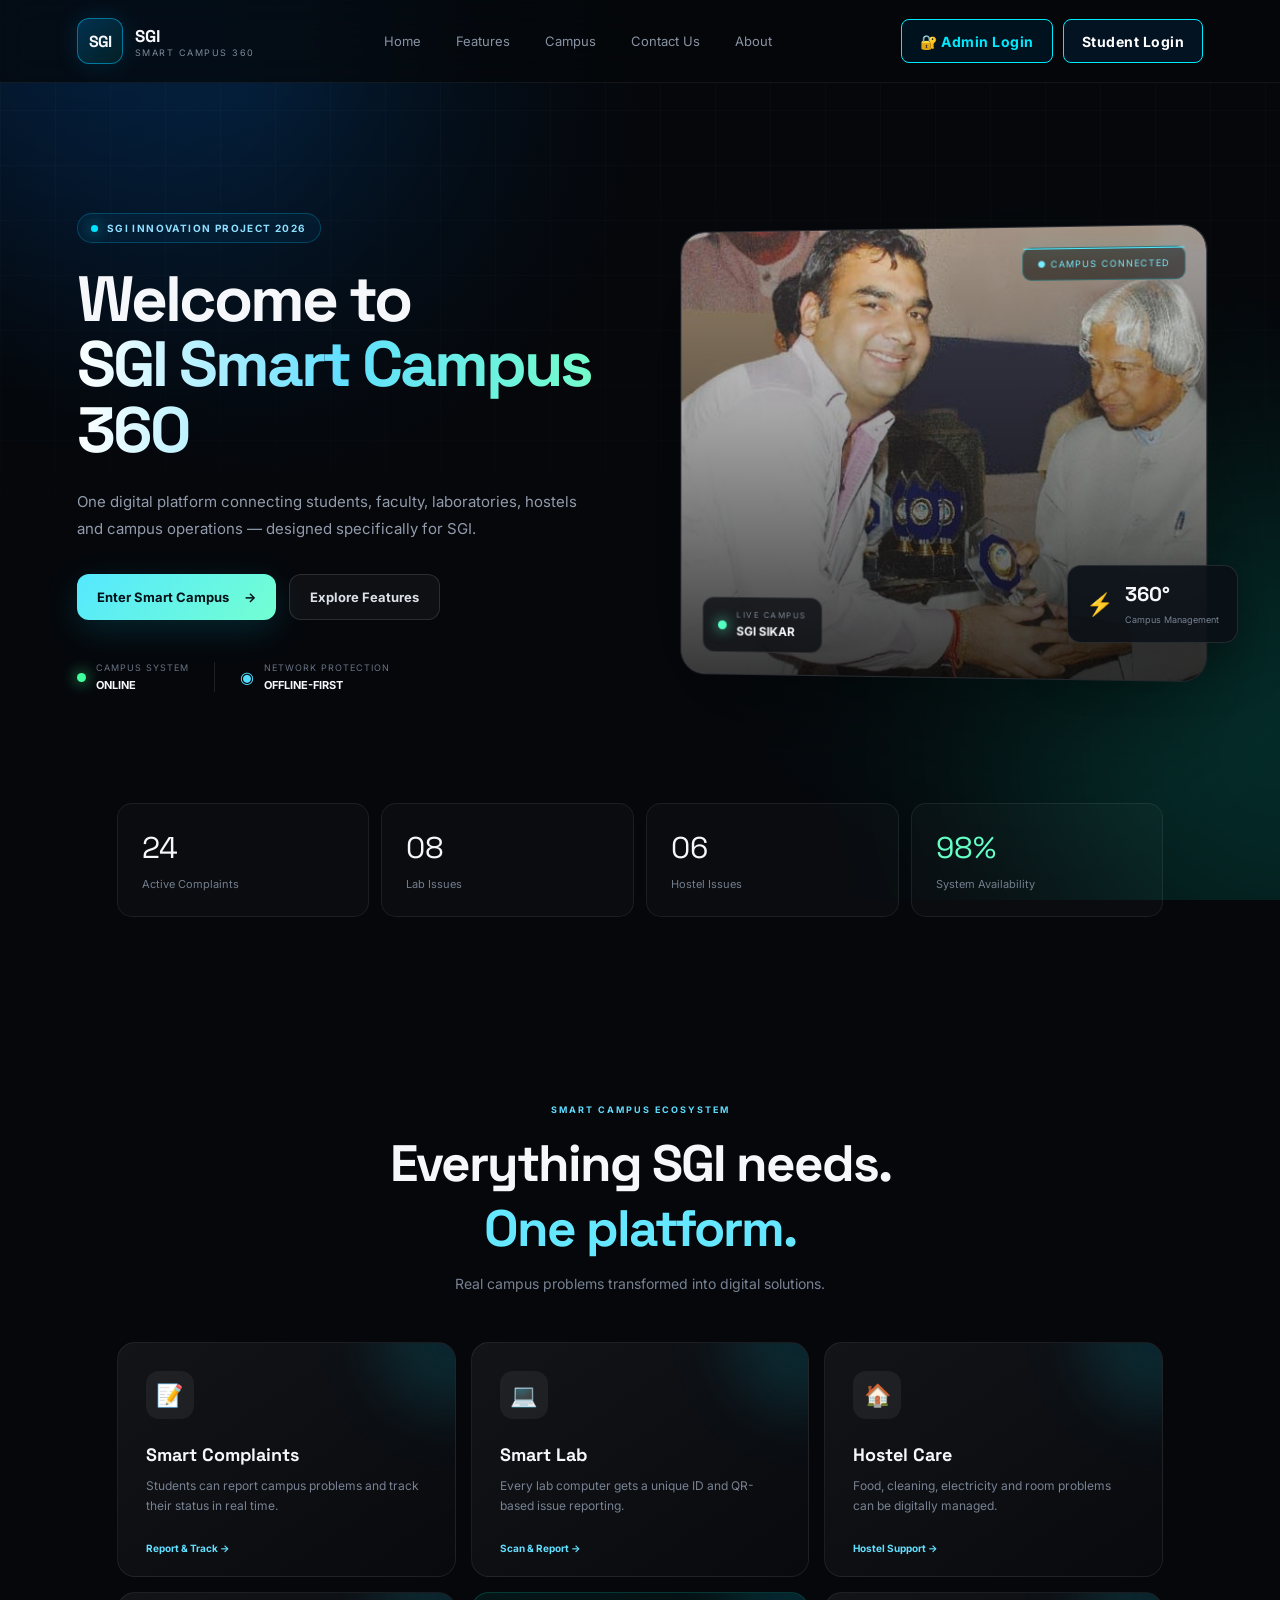
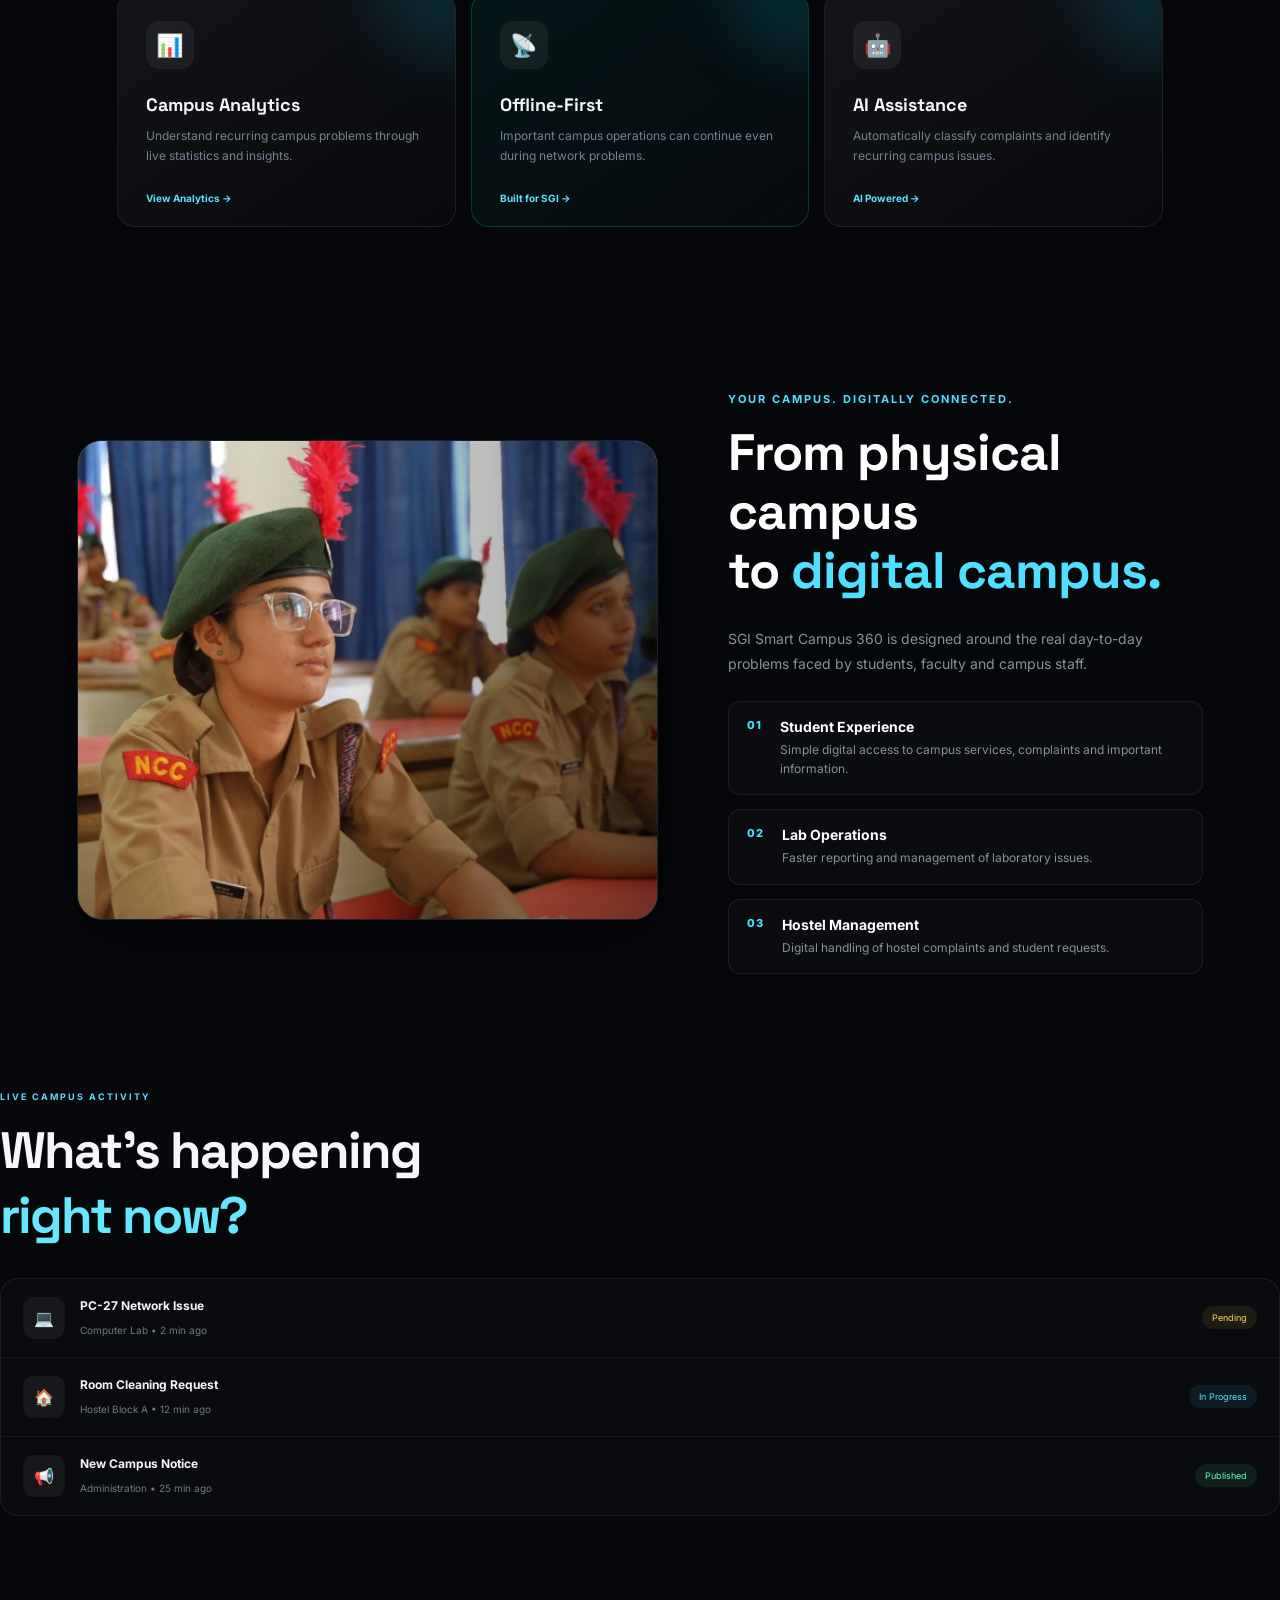
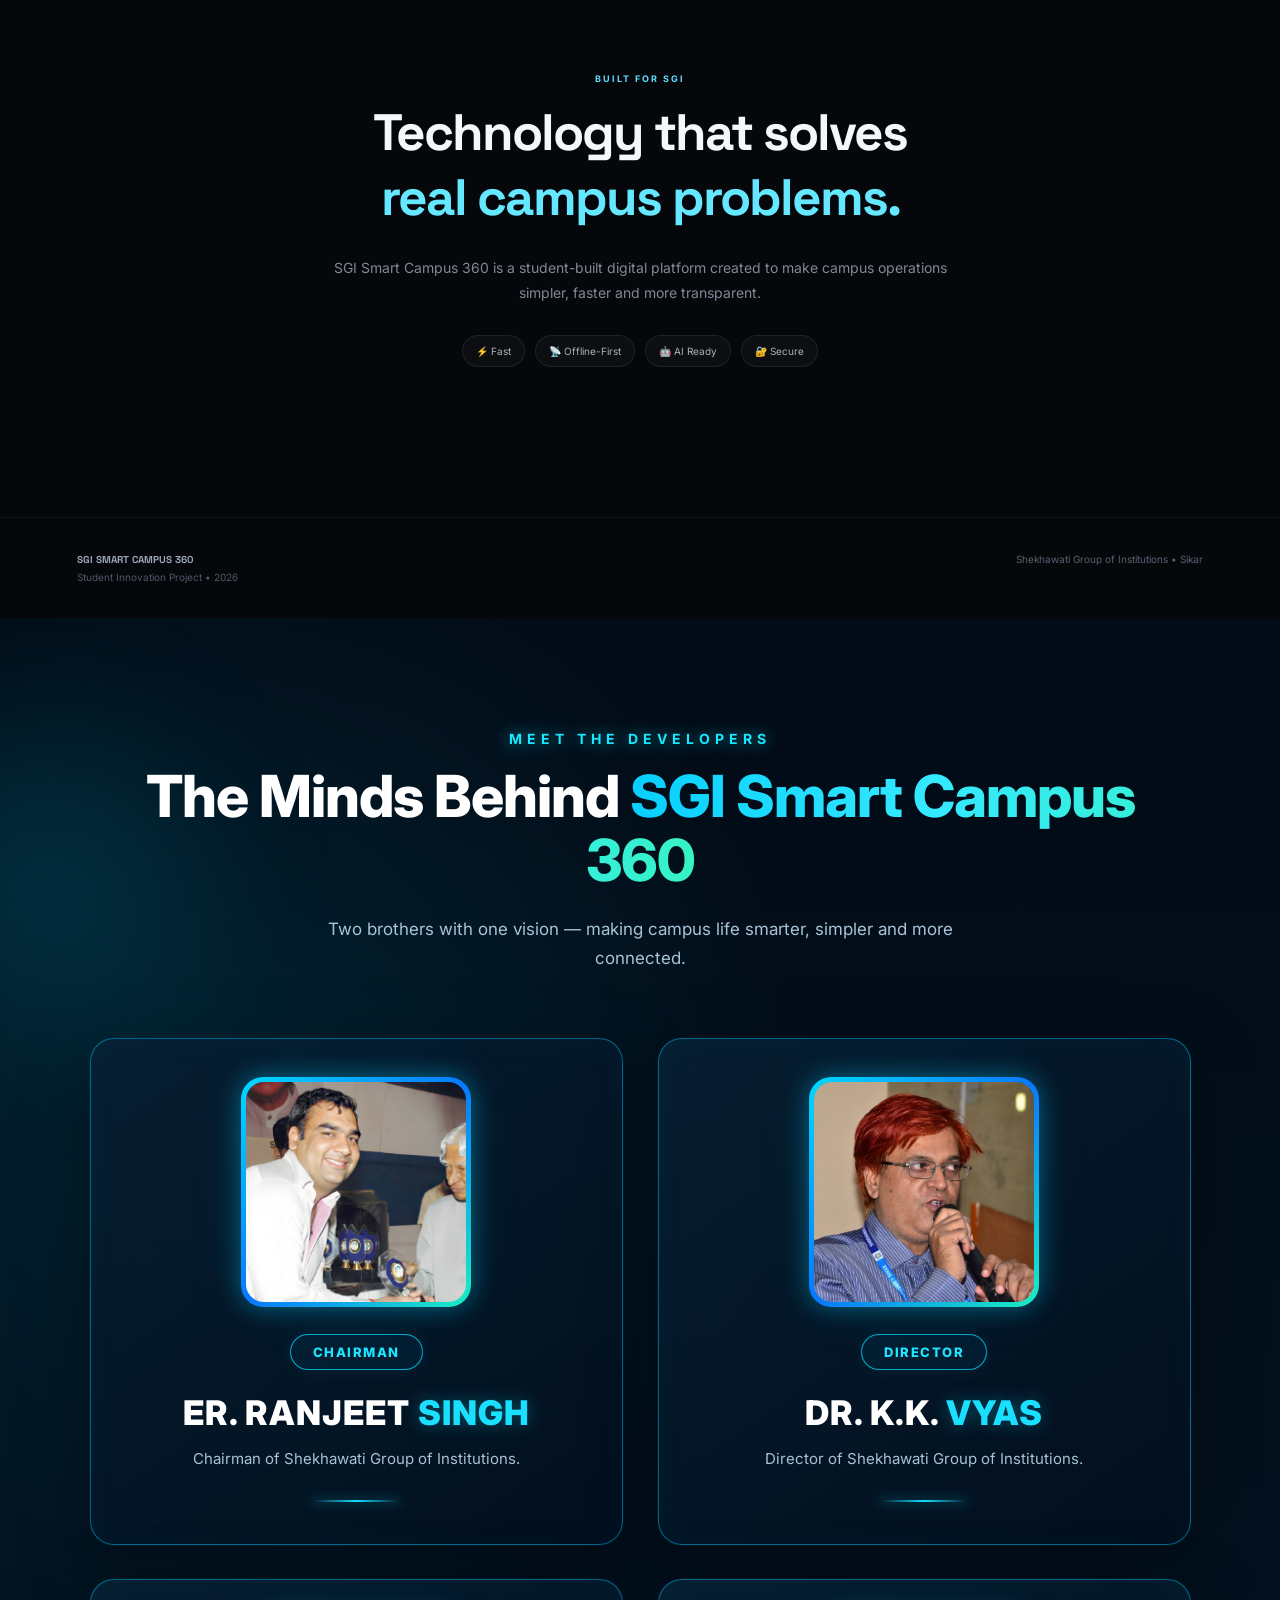
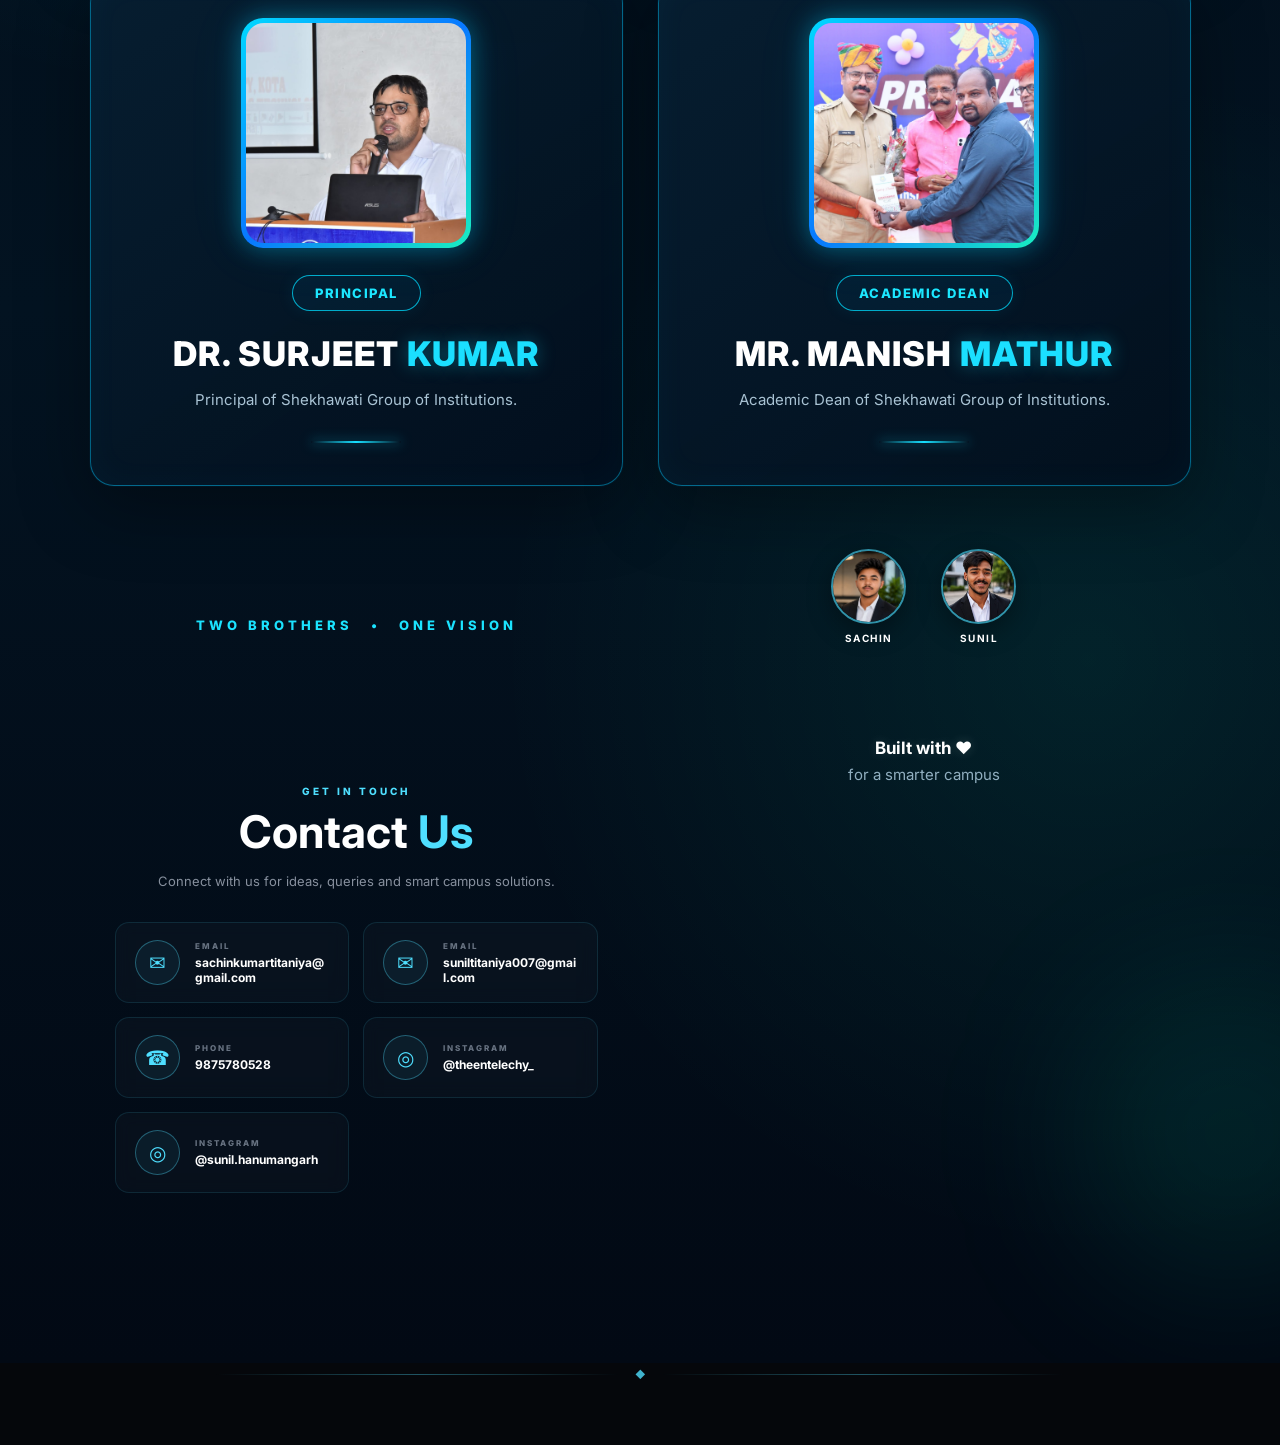
==== index.html @ 2e27ca4f "Add files via upload" ====
<!DOCTYPE html>
<html lang="en">

<head>

    <meta charset="UTF-8">

    <meta
        name="viewport"
        content="width=device-width, initial-scale=1.0"
    >

    <title>SGI Smart Campus 360</title>

    <meta
        name="description"
        content="SGI Smart Campus 360 - A digital campus operations platform for Shekhawati Group of Institutions."
    >

    <link rel="stylesheet" href="style.css">

</head>


<body>


    <!-- BACKGROUND -->

    <div class="background">

        <div class="orb orb-1"></div>

        <div class="orb orb-2"></div>

        <div class="grid"></div>

    </div>



    <!-- NAVBAR -->

    <header class="navbar">

        <div class="brand">

            <div class="sgi-logo">
                <span>SGI</span>
            </div>

            <div class="brand-text">

                <strong>SGI</strong>

                <span>SMART CAMPUS 360</span>

            </div>

        </div>


        <nav class="nav-links">

            <a href="#home">
                Home
            </a>

            <a href="#features">
                Features
            </a>

            <a href="#campus">
                Campus
            </a>

            <a href="#contact">
    Contact Us
</a>
            <a href="#about">
                About
            </a>

        </nav>


        <!-- LOGIN BUTTONS -->

        <div class="login-buttons">

            <button
                class="admin-login-btn"
                onclick="openAdminLogin()"
            >
                🔐 Admin Login
            </button>


            <button
                class="login-btn"
                onclick="openLogin()"
            >
                Student Login
            </button>

        </div>

    </header>



    <!-- HERO -->

    <main id="home">

        <section class="hero">


            <div class="hero-content">


                <div class="innovation-badge">

                    <span class="pulse"></span>

                    SGI INNOVATION PROJECT 2026

                </div>



                <h1>

                    Welcome to

                    <span>
                        SGI Smart Campus 360
                    </span>

                </h1>



                <p class="hero-description">

                    One digital platform connecting students, faculty,
                    laboratories, hostels and campus operations —
                    designed specifically for SGI.

                </p>



                <div class="hero-buttons">

                    <button
                        class="primary-btn"
                        onclick="openLogin()"
                    >

                        Enter Smart Campus

                        <span>
                            →
                        </span>

                    </button>


                    <a
                        href="#features"
                        class="secondary-btn"
                    >
                        Explore Features
                    </a>

                </div>



                <!-- SYSTEM STATUS -->

                <div class="system-status">


                    <div class="status-item">

                        <span class="status-dot"></span>

                        <div>

                            <small>
                                Campus System
                            </small>

                            <strong>
                                ONLINE
                            </strong>

                        </div>

                    </div>


                    <div class="status-line"></div>


                    <div class="status-item">

                        <span class="offline-icon">
                            ◉
                        </span>

                        <div>

                            <small>
                                Network Protection
                            </small>

                            <strong>
                                OFFLINE-FIRST
                            </strong>

                        </div>

                    </div>

                </div>

            </div>



            <!-- CAMPUS VISUAL -->

            <div class="hero-visual">


                <div class="campus-card">


                    <!-- HERO IMAGE SLIDER -->

                    <div class="hero-slider">

                        <img
                          src="assets/sgi campus 2.jpg"
                            class="hero-slide active"
                            alt="SGI Campus"
                        >

                        <img
                            src="assets/ranjit sir.jpg"
                            class="hero-slide"
                            alt="SGI NCC"
                        >

                        <img
                            src="assets/staff.jpg"
                            class="hero-slide"
                            alt="SGI Laboratory"
                        >

                        <img
                           src="assets/vyas.jpg"
                            class="hero-slide"
                            alt="SGI Management"
                        >

                    </div>


                    <div class="image-overlay"></div>



                    <!-- FLOATING CAMPUS INFO -->

                    <div class="campus-label">

                        <span class="location-dot"></span>

                        <div>

                            <small>
                                LIVE CAMPUS
                            </small>

                            <strong>
                                SGI SIKAR
                            </strong>

                        </div>

                    </div>



                    <div class="campus-scan">

                        <span class="scan-line"></span>

                        <div class="scan-content">

                            <span>
                                ●
                            </span>

                            CAMPUS CONNECTED

                        </div>

                    </div>

                </div>



                <!-- FLOATING STAT CARD -->

                <div class="floating-stat">

                    <div class="stat-icon">
                        ⚡
                    </div>

                    <div>

                        <strong>
                            360°
                        </strong>

                        <span>
                            Campus Management
                        </span>

                    </div>

                </div>

            </div>

        </section>



        <!-- QUICK STATS -->

        <section class="stats-section">


            <div class="stat-card">

                <span class="stat-number">
                    24
                </span>

                <span class="stat-label">
                    Active Complaints
                </span>

            </div>


            <div class="stat-card">

                <span class="stat-number">
                    08
                </span>

                <span class="stat-label">
                    Lab Issues
                </span>

            </div>


            <div class="stat-card">

                <span class="stat-number">
                    06
                </span>

                <span class="stat-label">
                    Hostel Issues
                </span>

            </div>


            <div class="stat-card">

                <span class="stat-number green">
                    98%
                </span>

                <span class="stat-label">
                    System Availability
                </span>

            </div>

        </section>



        <!-- FEATURES -->

        <section
            id="features"
            class="section"
        >


            <div class="section-heading">

                <span>
                    SMART CAMPUS ECOSYSTEM
                </span>

                <h2>

                    Everything SGI needs.

                    <strong>
                        One platform.
                    </strong>

                </h2>

                <p>

                    Real campus problems transformed into
                    digital solutions.

                </p>

            </div>



            <div class="feature-grid">


                <div
                    class="feature-card"
                    onclick="openLogin()"
                >

                    <div class="feature-icon">
                        📝
                    </div>

                    <h3>
                        Smart Complaints
                    </h3>

                    <p>

                        Students can report campus problems
                        and track their status in real time.

                    </p>

                    <span class="feature-link">
                        Report & Track →
                    </span>

                </div>



                <div
                    class="feature-card"
                    onclick="openLogin()"
                >

                    <div class="feature-icon">
                        💻
                    </div>

                    <h3>
                        Smart Lab
                    </h3>

                    <p>

                        Every lab computer gets a unique ID
                        and QR-based issue reporting.

                    </p>

                    <span class="feature-link">
                        Scan & Report →
                    </span>

                </div>



                <div
                    class="feature-card"
                    onclick="openLogin()"
                >

                    <div class="feature-icon">
                        🏠
                    </div>

                    <h3>
                        Hostel Care
                    </h3>

                    <p>

                        Food, cleaning, electricity and room
                        problems can be digitally managed.

                    </p>

                    <span class="feature-link">
                        Hostel Support →
                    </span>

                </div>



                <div
                    class="feature-card"
                    onclick="openLogin()"
                >

                    <div class="feature-icon">
                        📊
                    </div>

                    <h3>
                        Campus Analytics
                    </h3>

                    <p>

                        Understand recurring campus problems
                        through live statistics and insights.

                    </p>

                    <span class="feature-link">
                        View Analytics →
                    </span>

                </div>



                <div
                    class="feature-card highlight-card"
                    onclick="openLogin()"
                >

                    <div class="feature-icon">
                        📡
                    </div>

                    <h3>
                        Offline-First
                    </h3>

                    <p>

                        Important campus operations can
                        continue even during network problems.

                    </p>

                    <span class="feature-link">
                        Built for SGI →
                    </span>

                </div>



                <div
                    class="feature-card"
                    onclick="openLogin()"
                >

                    <div class="feature-icon">
                        🤖
                    </div>

                    <h3>
                        AI Assistance
                    </h3>

                    <p>

                        Automatically classify complaints
                        and identify recurring campus issues.

                    </p>

                    <span class="feature-link">
                        AI Powered →
                    </span>

                </div>

            </div>

        </section>


<!-- CAMPUS SECTION -->

<section
    id="campus"
    class="campus-section"
>
<div class="campus-image">

    <img
        src="assets/sgi-campus.jpg"
        class="campus-slide active"
        alt="SGI Campus"
    >

    <img
        src="assets/ncc.jpg"
        class="campus-slide"
        alt="SGI NCC"
    >

    <img
        src="assets/manage.jpg"
        class="campus-slide"
        alt="SGI Management"
    >

    <img
        src="assets/lab.jpg"
        class="campus-slide"
        alt="SGI Laboratory"
    >

    <div class="campus-image-overlay"></div>

</div>

    <div class="campus-content">

        <span class="campus-tag">
            YOUR CAMPUS. DIGITALLY CONNECTED.
        </span>


        <h2>
            From physical campus
            <br>
            to
            <strong>
                digital campus.
            </strong>
        </h2>


        <p>
            SGI Smart Campus 360 is designed around the real
            day-to-day problems faced by students, faculty
            and campus staff.
        </p>


        <div class="campus-points">


            <div class="campus-point">

                <span class="campus-point-number">
                    01
                </span>

                <div>

                    <strong>
                        Student Experience
                    </strong>

                    <p>
                        Simple digital access to campus services,
                        complaints and important information.
                    </p>

                </div>

            </div>


            <div class="campus-point">

                <span class="campus-point-number">
                    02
                </span>

                <div>

                    <strong>
                        Lab Operations
                    </strong>

                    <p>
                        Faster reporting and management of
                        laboratory issues.
                    </p>

                </div>

            </div>


            <div class="campus-point">

                <span class="campus-point-number">
                    03
                </span>

                <div>

                    <strong>
                        Hostel Management
                    </strong>

                    <p>
                        Digital handling of hostel complaints
                        and student requests.
                    </p>

                </div>

            </div>


        </div>

    </div>

</section>


<!-- ACTIVITY -->
        <!-- ACTIVITY -->

        <section class="<!-- CAMPUS SECTION -->activity-section">


            <div class="section-heading left">

                <span>
                    LIVE CAMPUS ACTIVITY
                </span>

                <h2>

                    What's happening

                    <strong>
                        right now?
                    </strong>

                </h2>

            </div>



            <div class="activity-panel">


                <div class="activity-row">

                    <div class="activity-icon lab">
                        💻
                    </div>

                    <div class="activity-info">

                        <strong>
                            PC-27 Network Issue
                        </strong>

                        <span>
                            Computer Lab • 2 min ago
                        </span>

                    </div>

                    <span class="activity-status pending">
                        Pending
                    </span>

                </div>



                <div class="activity-row">

                    <div class="activity-icon hostel">
                        🏠
                    </div>

                    <div class="activity-info">

                        <strong>
                            Room Cleaning Request
                        </strong>

                        <span>
                            Hostel Block A • 12 min ago
                        </span>

                    </div>

                    <span class="activity-status progress">
                        In Progress
                    </span>

                </div>



                <div class="activity-row">

                    <div class="activity-icon notice">
                        📢
                    </div>

                    <div class="activity-info">

                        <strong>
                            New Campus Notice
                        </strong>

                        <span>
                            Administration • 25 min ago
                        </span>

                    </div>

                    <span class="activity-status resolved">
                        Published
                    </span>

                </div>

            </div>

    

        <!-- ABOUT -->

        <section
            id="about"
            class="about-section"
        >

            <div class="about-content">

                <span class="section-tag">
                    BUILT FOR SGI
                </span>

                <h2>

                    Technology that solves

                    <span>
                        real campus problems.
                    </span>

                </h2>

                <p>

                    SGI Smart Campus 360 is a student-built
                    digital platform created to make campus
                    operations simpler, faster and more transparent.

                </p>

                <div class="about-badges">

                    <span>
                        ⚡ Fast
                    </span>

                    <span>
                        📡 Offline-First
                    </span>

                    <span>
                        🤖 AI Ready
                    </span>

                    <span>
                        🔐 Secure
                    </span>

                </div>

            </div>

        </section>

    </main>



    <!-- FOOTER -->

    <footer>

        <div>

            <strong>
                SGI SMART CAMPUS 360
            </strong>

            <span>
                Student Innovation Project • 2026
            </span>

        </div>

        <div>
            Shekhawati Group of Institutions • Sikar
        </div>

    </footer>



    <!-- LOGIN MODAL -->

    <div
        id="loginModal"
        class="modal"
    >

        <div class="modal-box">


            <button
                class="close-btn"
                onclick="closeLogin()"
            >
                ×
            </button>


            <div class="modal-logo">
                SGI
            </div>


            <span class="modal-tag">
                SMART CAMPUS 360
            </span>


            <h2>
                Welcome Back
            </h2>


            <p>
                Enter your campus credentials to continue.
            </p>


            <form>


                <label>
                    Student / Faculty ID
                </label>

                <input
                    type="text"
                    id="loginCampusId"
                    placeholder="Enter your ID"
                >


                <label>
                    Password
                </label>

                <input
                    type="password"
                    id="loginPassword"
                    placeholder="Enter password"
                >


                <button
                    type="button"
                    class="primary-btn login-submit"
                    onclick="demoLogin()"
                >

                    Continue

                    <span>
                        →
                    </span>

                </button>


                <div class="register-link">

                    New student?

                    <button
                        type="button"
                        onclick="openRegister()"
                    >
                        Create Account
                    </button>

                </div>

            </form>


            <small class="demo-note">
                Demo interface • Backend authentication coming next
            </small>

        </div>

    </div>



    <!-- REGISTRATION MODAL -->

    <div
        id="registerModal"
        class="modal"
    >

        <div class="modal-box">


            <button
                class="close-btn"
                onclick="closeRegister()"
            >
                ×
            </button>


            <div class="modal-logo">
                SGI
            </div>


            <span class="modal-tag">
                SMART CAMPUS 360
            </span>


            <h2>
                Create Account
            </h2>


            <p>
                Register your student account to access the campus.
            </p>


            <form>


                <label>
                    Full Name
                </label>

                <input
                    type="text"
                    id="registerName"
                    placeholder="Enter your full name"
                >


                <label>
                    Campus ID
                </label>

                <input
                    type="text"
                    id="registerCampusId"
                    placeholder="Enter your campus ID"
                >


                <label>
                    Branch
                </label>

                <select id="registerBranch">

                    <option value="">
                        Select Branch
                    </option>

                    <option value="CSE">
                        Computer Science Engineering
                    </option>

                    <option value="ECE">
                        Electronics & Communication
                    </option>

                    <option value="ME">
                        Mechanical Engineering
                    </option>

                    <option value="CE">
                        Civil Engineering
                    </option>

                </select>


                <label>
                    Semester
                </label>

                <select id="registerSemester">

                    <option value="">
                        Select Semester
                    </option>

                    <option value="1">
                        Semester 1
                    </option>

                    <option value="2">
                        Semester 2
                    </option>

                    <option value="3">
                        Semester 3
                    </option>

                    <option value="4">
                        Semester 4
                    </option>

                    <option value="5">
                        Semester 5
                    </option>

                    <option value="6">
                        Semester 6
                    </option>

                    <option value="7">
                        Semester 7
                    </option>

                    <option value="8">
                        Semester 8
                    </option>

                </select>


                <label>
                    Password
                </label>

                <input
                    type="password"
                    id="registerPassword"
                    placeholder="Create a password"
                >


                <button
                    type="button"
                    class="primary-btn"
                    onclick="registerStudent()"
                >

                    Create Account

                    <span>
                        →
                    </span>

                </button>

            </form>

        </div>

    </div>



    <!-- DEVELOPERS SECTION -->

    <section class="developers-section">


        <div class="developers-glow glow-one"></div>

        <div class="developers-glow glow-two"></div>


        <div class="developers-heading">

            <span class="developers-label">
                MEET THE DEVELOPERS
            </span>

            <h2>

                The Minds Behind

                <span>
                    SGI Smart Campus 360
                </span>

            </h2>

            <p>

                Two brothers with one vision —
                making campus life smarter, simpler and more connected.

            </p>

        </div>



  <div class="developers-container">

<!-- 1. CHAIRMAN -->

<!-- ER. RANJEET SINGH -->
<div class="developer-card">

    <div class="developer-image-box">
        <img
            src="/assets/ranjit sir 2.jpg"
            alt="Er. Ranjeet Singh"
        >
    </div>

    <div class="developer-role">
        CHAIRMAN
    </div>

    <h3>
        ER. RANJEET
        <span>SINGH</span>
    </h3>

    <p class="developer-description">
        Chairman of Shekhawati Group of Institutions.
    </p>

    <div class="developer-line"></div>

</div>


<!-- 2. DIRECTOR -->

<!-- DR. K.K. VYAS -->
<div class="developer-card">

    <div class="developer-image-box">
        <img
            src="/assets/vyas sir.jpg"
            alt="Dr. K.K. Vyas"
        >
    </div>

    <div class="developer-role">
        DIRECTOR
    </div>

    <h3>
        DR. K.K.
        <span>VYAS</span>
    </h3>

    <p class="developer-description">
        Director of Shekhawati Group of Institutions.
    </p>

    <div class="developer-line"></div>

</div>


<!-- 3. PRINCIPAL -->

<!-- DR. SURJEET KUMAR -->
<div class="developer-card">

    <div class="developer-image-box">
        <img
            src="/assets/surjit sir.jpg"
            alt="Dr. Surjeet Kumar"
        >
    </div>

    <div class="developer-role">
        PRINCIPAL
    </div>

    <h3>
        DR. SURJEET
        <span>KUMAR</span>
    </h3>

    <p class="developer-description">
        Principal of Shekhawati Group of Institutions.
    </p>

    <div class="developer-line"></div>

</div>


<!-- 4. ACADEMIC DEAN -->

<!-- MR. MANISH MATHUR -->
<div class="developer-card">

    <div class="developer-image-box">
        <img
            src="/assets/manish mathur.jpg"
            alt="Mr. Manish Mathur"
        >
    </div>

    <div class="developer-role">
        ACADEMIC DEAN
    </div>

    <h3>
        MR. MANISH
        <span>MATHUR</span>
    </h3>

    <p class="developer-description">
        Academic Dean of Shekhawati Group of Institutions.
    </p>

    <div class="developer-line"></div>

</div>



        <div class="developers-footer">

            <div class="footer-line"></div>

            <span>
                TWO BROTHERS
            </span>

            <b>
                •
            </b>

            <span>
                ONE VISION
            </span>

            <div class="footer-line"></div>

        </div>

<!-- DEVELOPERS PHOTOS -->

<div class="developers-mini">

    <div class="developer-mini-card">

        <img
            src="/assets/sachin.jpg"
            alt="Sachin Titaniya"
        >

        <span>SACHIN</span>

    </div>


    <div class="developer-mini-card">

        <img
            src="/assets/brother.jpg"
            alt="Sunil Titaniya"
        >

        <span>SUNIL</span>

    </div>

</div>
<!-- CONTACT US -->

<section
    id="contact"
    class="contact-section"
>

    <div class="contact-heading">

        <span class="contact-label">
            GET IN TOUCH
        </span>

        <h2>
            Contact
            <span>Us</span>
        </h2>

        <p>
            Connect with us for ideas, queries and smart campus solutions.
        </p>

    </div>


    <div class="contact-container">


        <!-- EMAIL 1 -->

        <a
            href="mailto:sachinkumartitaniya@gmail.com"
            class="contact-card"
        >

            <div class="contact-icon">
                ✉
            </div>

            <div class="contact-info">
                <span>EMAIL</span>
                <strong>
                    sachinkumartitaniya@gmail.com
                </strong>
            </div>

        </a>


        <!-- EMAIL 2 -->

        <a
            href="mailto:suniltitaniya007@gmail.com"
            class="contact-card"
        >

            <div class="contact-icon">
                ✉
            </div>

            <div class="contact-info">
                <span>EMAIL</span>
                <strong>
                    suniltitaniya007@gmail.com
                </strong>
            </div>

        </a>


        <!-- PHONE -->

        <a
            href="tel:9875780528"
            class="contact-card"
        >

            <div class="contact-icon">
                ☎
            </div>

            <div class="contact-info">
                <span>PHONE</span>
                <strong>
                    9875780528
                </strong>
            </div>

        </a>


        <!-- INSTAGRAM 1 -->

        <a
            href="https://instagram.com/theentelechy_"
            target="_blank"
            rel="noopener noreferrer"
            class="contact-card"
        >

            <div class="contact-icon">
                ◎
            </div>

            <div class="contact-info">
                <span>INSTAGRAM</span>
                <strong>
                    @theentelechy_
                </strong>
            </div>

        </a>


        <!-- INSTAGRAM 2 -->

        <a
            href="https://instagram.com/sunil.hanumangarh"
            target="_blank"
            rel="noopener noreferrer"
            class="contact-card"
        >

            <div class="contact-icon">
                ◎
            </div>

            <div class="contact-info">
                <span>INSTAGRAM</span>
                <strong>
                    @sunil.hanumangarh
                </strong>
            </div>

        </a>


    </div>

</section>
        <div class="developers-tagline">

            <strong>
                Built with ❤️
            </strong>

            <br>

            for a smarter campus

        </div>

    </section>

<!-- CONTACT DIVIDER -->

<div class="contact-divider">

    <span></span>

    <b>◆</b>

    <span></span>

</div>

    <!-- ADMIN LOGIN MODAL -->

    <div
        id="adminLoginModal"
        class="admin-modal"
    >

        <div class="admin-modal-box">


            <button
                class="admin-close"
                onclick="closeAdminLogin()"
            >
                ×
            </button>


            <div class="admin-icon">
                🔐
            </div>


            <h2>
                ADMIN LOGIN
            </h2>


            <p>
                SGI Smart Campus 360
            </p>


            <input
                type="text"
                id="adminId"
                placeholder="Admin ID"
            >


            <input
                type="password"
                id="adminPassword"
                placeholder="Password"
            >


            <button
                class="admin-submit-btn"
                onclick="adminLogin()"
            >
                LOGIN AS ADMIN
            </button>


            <div id="adminLoginMessage"></div>

        </div>

    </div>



    <script src="script.js"></script>


</body>

</html>
---- style.css ----
@import url('https://fonts.googleapis.com/css2?family=Inter:wght@400;500;600;700;800&family=Space+Grotesk:wght@500;600;700&display=swap');


* {
    margin: 0;
    padding: 0;
    box-sizing: border-box;
}


html {
    scroll-behavior: smooth;
}


body {
    font-family: 'Inter', sans-serif;
    background: #05070b;
    color: #f5f7fa;
    overflow-x: hidden;
}


a {
    text-decoration: none;
    color: inherit;
}


button {
    font-family: inherit;
    cursor: pointer;
}


/* =========================
   BACKGROUND
========================= */

.background {
    position: fixed;
    inset: 0;
    z-index: -10;
    overflow: hidden;
    background:
        radial-gradient(circle at 20% 10%, rgba(0, 140, 255, .10), transparent 30%),
        radial-gradient(circle at 80% 60%, rgba(0, 255, 200, .06), transparent 30%),
        #05070b;
}


.grid {
    position: absolute;
    inset: 0;

    background-image:
        linear-gradient(rgba(255,255,255,.025) 1px, transparent 1px),
        linear-gradient(90deg, rgba(255,255,255,.025) 1px, transparent 1px);

    background-size: 55px 55px;

    mask-image: linear-gradient(to bottom, black, transparent 90%);
}


.orb {
    position: absolute;
    width: 500px;
    height: 500px;
    border-radius: 50%;
    filter: blur(120px);
    opacity: .15;
    animation: floatOrb 10s ease-in-out infinite alternate;
}


.orb-1 {
    background: #0077ff;
    top: -250px;
    left: -150px;
}


.orb-2 {
    background: #00ffd5;
    right: -250px;
    top: 500px;
    animation-delay: 2s;
}


@keyframes floatOrb {
    from {
        transform: translate(0, 0);
    }

    to {
        transform: translate(100px, 70px);
    }
}


/* =========================
   NAVBAR
========================= */

.navbar {
    position: sticky;
    top: 0;
    z-index: 100;

    width: 100%;
    padding: 18px 6%;

    display: flex;
    align-items: center;
    justify-content: space-between;

    background: rgba(5, 7, 11, .72);
    backdrop-filter: blur(20px);

    border-bottom: 1px solid rgba(255,255,255,.06);
}


.brand {
    display: flex;
    align-items: center;
    gap: 12px;
}


.sgi-logo {
    width: 46px;
    height: 46px;

    display: grid;
    place-items: center;

    border: 1px solid rgba(0, 200, 255, .5);
    border-radius: 12px;

    background:
        linear-gradient(135deg,
        rgba(0, 160, 255, .25),
        rgba(0, 255, 200, .08));

    box-shadow:
        0 0 25px rgba(0, 180, 255, .15);
}


.sgi-logo span {
    font-family: 'Space Grotesk', sans-serif;
    font-size: 16px;
    font-weight: 800;
    letter-spacing: -1px;
}


.brand-text {
    display: flex;
    flex-direction: column;
}


.brand-text strong {
    font-family: 'Space Grotesk', sans-serif;
    font-size: 17px;
}


.brand-text span {
    font-size: 9px;
    color: #7e8a9b;
    letter-spacing: 1.5px;
}


.nav-links {
    display: flex;
    gap: 35px;
}


.nav-links a {
    color: #8993a3;
    font-size: 13px;
    transition: .3s;
}


.nav-links a:hover {
    color: #fff;
}


.login-btn {
    padding: 11px 18px;

    border-radius: 10px;

    border: 1px solid rgba(0, 200, 255, .35);

    background: rgba(0, 140, 255, .10);
    color: white;

    transition: .3s;
}


.login-btn:hover {
    background: rgba(0, 140, 255, .25);
    transform: translateY(-2px);
}


/* =========================
   HERO
========================= */

.hero {
    min-height: 720px;

    max-width: 1400px;
    margin: auto;

    padding: 90px 6% 70px;

    display: grid;
    grid-template-columns: 1fr 1fr;
    align-items: center;
    gap: 70px;
}


.innovation-badge {
    display: inline-flex;
    align-items: center;
    gap: 9px;

    padding: 8px 13px;

    border-radius: 50px;

    border: 1px solid rgba(0, 200, 255, .25);

    background: rgba(0, 160, 255, .06);

    color: #8ddfff;

    font-size: 10px;
    font-weight: 700;
    letter-spacing: 1.4px;

    margin-bottom: 24px;
}


.pulse {
    width: 7px;
    height: 7px;

    border-radius: 50%;
    background: #00e5ff;

    box-shadow: 0 0 15px #00e5ff;

    animation: pulse 1.5s infinite;
}


@keyframes pulse {

    0%,100% {
        opacity: 1;
        transform: scale(1);
    }

    50% {
        opacity: .4;
        transform: scale(.65);
    }

}


.hero h1 {
    font-family: 'Space Grotesk', sans-serif;

    font-size: clamp(45px, 5vw, 75px);

    line-height: 1.02;

    letter-spacing: -3px;

    margin-bottom: 25px;
}


.hero h1 span {
    display: block;

    background:
        linear-gradient(90deg,
        #fff,
        #62dfff,
        #75ffc8);

    -webkit-background-clip: text;
    -webkit-text-fill-color: transparent;
}


.hero-description {
    max-width: 590px;

    color: #929bab;

    line-height: 1.8;

    font-size: 15px;

    margin-bottom: 32px;
}


.hero-buttons {
    display: flex;
    gap: 13px;
    flex-wrap: wrap;
}


.primary-btn,
.secondary-btn {
    border-radius: 12px;
    padding: 14px 20px;

    font-size: 13px;
    font-weight: 700;

    transition: .3s;
}


.primary-btn {
    border: none;

    color: #001018;

    background: linear-gradient(
        135deg,
        #55e8ff,
        #73ffd1
    );

    box-shadow:
        0 10px 35px rgba(0, 220, 255, .15);
}


.primary-btn:hover {
    transform: translateY(-3px);
    box-shadow:
        0 15px 45px rgba(0, 220, 255, .25);
}


.primary-btn span {
    margin-left: 12px;
}


.secondary-btn {
    border: 1px solid rgba(255,255,255,.12);

    background: rgba(255,255,255,.04);

    color: #dce1e7;
}


.secondary-btn:hover {
    background: rgba(255,255,255,.08);
    transform: translateY(-3px);
}


/* =========================
   STATUS
========================= */

.system-status {
    margin-top: 42px;

    display: flex;
    align-items: center;
    gap: 25px;
}


.status-item {
    display: flex;
    align-items: center;
    gap: 10px;
}


.status-item small {
    display: block;
    color: #687384;
    font-size: 9px;
    text-transform: uppercase;
    letter-spacing: 1px;
}


.status-item strong {
    font-size: 11px;
}


.status-dot {
    width: 9px;
    height: 9px;

    border-radius: 50%;

    background: #41ff9b;

    box-shadow: 0 0 15px #41ff9b;
}


.offline-icon {
    color: #54dcff;
}


.status-line {
    width: 1px;
    height: 30px;

    background: rgba(255,255,255,.1);
}


/* =========================
   CAMPUS VISUAL
========================= */

.hero-visual {
    position: relative;
}


.campus-card {
    position: relative;

    height: 450px;

    overflow: hidden;

    border-radius: 25px;

    border: 1px solid rgba(255,255,255,.12);

    background: #0a0e14;

    box-shadow:
        0 30px 100px rgba(0,0,0,.45);

    transform: perspective(1000px) rotateY(-4deg);

    transition: .5s;
}


.campus-card:hover {
    transform:
        perspective(1000px)
        rotateY(0deg)
        translateY(-6px);
}


.campus-card img {
    width: 100%;
    height: 100%;

    object-fit: cover;

    transition: 1s;
}


.campus-card:hover img {
    transform: scale(1.06);
}


.image-overlay {
    position: absolute;
    inset: 0;

    background:
        linear-gradient(
            180deg,
            rgba(0,0,0,.05),
            rgba(0,0,0,.78)
        );
}


.campus-label {
    position: absolute;

    left: 22px;
    bottom: 22px;

    display: flex;
    align-items: center;
    gap: 10px;

    padding: 12px 15px;

    background: rgba(5,8,12,.72);

    border: 1px solid rgba(255,255,255,.1);

    backdrop-filter: blur(12px);

    border-radius: 12px;
}


.location-dot {
    width: 9px;
    height: 9px;

    border-radius: 50%;

    background: #55ffc2;

    box-shadow: 0 0 14px #55ffc2;
}


.campus-label small {
    display: block;

    color: #7d8897;

    font-size: 8px;

    letter-spacing: 1.5px;
}


.campus-label strong {
    font-size: 12px;
}


.campus-scan {
    position: absolute;

    top: 20px;
    right: 20px;

    padding: 10px 14px;

    border-radius: 9px;

    background: rgba(0,0,0,.5);

    border: 1px solid rgba(0, 230, 255, .25);

    backdrop-filter: blur(10px);
}


.scan-content {
    color: #78eaff;

    font-size: 9px;

    letter-spacing: 1px;
}


.scan-content span {
    animation: blink 1s infinite;
}


@keyframes blink {
    50% {
        opacity: .2;
    }
}


.scan-line {
    position: absolute;

    left: 0;
    right: 0;
    top: 0;

    height: 1px;

    background: #50eaff;

    box-shadow: 0 0 15px #50eaff;

    animation: scan 3s linear infinite;
}


@keyframes scan {

    0% {
        top: 0;
    }

    100% {
        top: 100%;
    }

}


.floating-stat {
    position: absolute;

    right: -35px;
    bottom: 35px;

    display: flex;
    align-items: center;
    gap: 12px;

    padding: 15px 18px;

    border-radius: 14px;

    background: rgba(11,16,23,.9);

    border: 1px solid rgba(255,255,255,.1);

    box-shadow: 0 20px 50px rgba(0,0,0,.35);

    animation: floating 3s ease-in-out infinite;
}


@keyframes floating {

    50% {
        transform: translateY(-10px);
    }

}


.stat-icon {
    font-size: 22px;
}


.floating-stat strong {
    display: block;
    font-family: 'Space Grotesk';
    font-size: 20px;
}


.floating-stat span {
    color: #788393;
    font-size: 9px;
}


/* =========================
   STATS
========================= */

.stats-section {
    max-width: 1200px;

    margin: 0 auto;

    padding: 0 6% 80px;

    display: grid;

    grid-template-columns:
        repeat(4, 1fr);

    gap: 12px;
}


.stat-card {
    padding: 24px;

    border-radius: 15px;

    background: rgba(255,255,255,.025);

    border: 1px solid rgba(255,255,255,.07);

    transition: .3s;
}


.stat-card:hover {
    background: rgba(255,255,255,.05);
    transform: translateY(-4px);
}


.stat-number {
    display: block;

    font-family: 'Space Grotesk';

    font-size: 30px;

    margin-bottom: 5px;
}


.stat-number.green {
    color: #65ffc5;
}


.stat-label {
    color: #737e8d;

    font-size: 11px;
}


/* =========================
   SECTIONS
========================= */

.section {
    max-width: 1200px;

    margin: auto;

    padding: 100px 6%;
}


.section-heading {
    text-align: center;

    margin-bottom: 50px;
}


.section-heading > span,
.section-tag {
    color: #5edcff;

    font-size: 9px;

    font-weight: 700;

    letter-spacing: 2px;
}


.section-heading h2,
.campus-content h2,
.about-content h2 {
    font-family: 'Space Grotesk';

    font-size: clamp(32px, 4vw, 52px);

    letter-spacing: -2px;

    margin: 14px 0;
}


.section-heading h2 strong,
.campus-content h2 span,
.about-content h2 span {
    display: block;

    color: #65e7ff;
}


.section-heading p {
    color: #788292;

    font-size: 14px;
}


/* =========================
   FEATURES
========================= */

.feature-grid {
    display: grid;

    grid-template-columns:
        repeat(3, 1fr);

    gap: 15px;
}


.feature-card {
    position: relative;

    min-height: 235px;

    padding: 28px;

    border-radius: 18px;

    background:
        linear-gradient(
            145deg,
            rgba(255,255,255,.055),
            rgba(255,255,255,.015)
        );

    border: 1px solid rgba(255,255,255,.07);

    overflow: hidden;

    transition: .4s;
}


.feature-card::before {
    content: "";

    position: absolute;

    width: 150px;
    height: 150px;

    top: -80px;
    right: -70px;

    border-radius: 50%;

    background: rgba(0, 210, 255, .12);

    filter: blur(30px);

    transition: .4s;
}


.feature-card:hover {
    transform: translateY(-8px);

    border-color:
        rgba(0, 220, 255, .3);

    box-shadow:
        0 20px 60px rgba(0,0,0,.25);
}


.feature-card:hover::before {
    transform: scale(1.5);
}


.highlight-card {
    border-color:
        rgba(0, 230, 200, .2);

    background:
        linear-gradient(
            145deg,
            rgba(0, 230, 200, .07),
            rgba(255,255,255,.015)
        );
}


.feature-icon {
    width: 48px;
    height: 48px;

    display: grid;
    place-items: center;

    border-radius: 13px;

    background: rgba(255,255,255,.06);

    font-size: 22px;

    margin-bottom: 24px;
}


.feature-card h3 {
    font-family: 'Space Grotesk';

    font-size: 18px;

    margin-bottom: 10px;
}


.feature-card p {
    color: #788292;

    font-size: 12px;

    line-height: 1.7;

    max-width: 290px;
}


.feature-link {
    position: absolute;

    bottom: 22px;

    color: #63dfff;

    font-size: 10px;

    font-weight: 700;
}


/* =========================
   CAMPUS SECTION
========================= */

.campus-section {
    max-width: 1400px;
    margin: 50px auto 100px;
    padding: 0 6%;

    display: grid;
    grid-template-columns: 1.1fr .9fr;
    align-items: center;
    gap: 70px;
}


/* CAMPUS IMAGE */

.campus-image {
    position: relative;
    height: 480px;

    border-radius: 25px;
    overflow: hidden;

    border: 1px solid rgba(255,255,255,.1);

    box-shadow:
        0 20px 60px rgba(0,0,0,.35);
}


.campus-image img {
    width: 100%;
    height: 100%;

    object-fit: cover;

    transition: .7s;
}


.campus-image:hover img {
    transform: scale(1.05);
}


.campus-image-overlay {
    position: absolute;
    inset: 0;

    background:
        linear-gradient(
            90deg,
            transparent 30%,
            rgba(0,0,0,.45)
        );
}


/* CAMPUS CONTENT */

.campus-content {
    padding: 10px 0;
}


.campus-tag {
    display: inline-block;

    margin-bottom: 18px;

    color: #4fdfff;

    font-size: 11px;
    font-weight: 700;

    letter-spacing: 2px;
}


.campus-content h2 {
    margin: 0;

    color: #ffffff;

    font-size: clamp(32px, 4vw, 52px);

    line-height: 1.15;

    letter-spacing: -1px;
}


.campus-content h2 strong {
    color: #4fdfff;
}


.campus-content > p {
    max-width: 560px;

    margin: 25px 0;

    color: #87909e;

    line-height: 1.8;

    font-size: 14px;
}


/* CAMPUS POINTS */

.campus-points {
    display: flex;
    flex-direction: column;

    gap: 14px;

    margin-top: 25px;
}


.campus-point {
    display: flex;
    align-items: flex-start;

    gap: 18px;

    padding: 16px 18px;

    border: 1px solid rgba(255,255,255,.07);

    border-radius: 12px;

    background: rgba(255,255,255,.025);

    transition: .3s;
}


.campus-point:hover {
    border-color: rgba(79,223,255,.35);

    background: rgba(79,223,255,.04);

    transform: translateX(5px);
}


.campus-point-number {
    flex-shrink: 0;

    color: #4fdfff;

    font-size: 11px;
    font-weight: 800;

    letter-spacing: 1px;
}


.campus-point strong {
    display: block;

    margin-bottom: 5px;

    color: #ffffff;

    font-size: 14px;
}


.campus-point p {
    margin: 0;

    color: #87909e;

    font-size: 12px;

    line-height: 1.6;
}

/* =========================
   ACTIVITY
========================= */

.activity-section {
    max-width: 1200px;

    margin: auto;

    padding: 80px 6%;
}


.section-heading.left {
    text-align: left;

    margin-bottom: 30px;
}


.activity-panel {
    border: 1px solid rgba(255,255,255,.07);

    border-radius: 18px;

    overflow: hidden;

    background: rgba(255,255,255,.02);
}


.activity-row {
    display: flex;

    align-items: center;

    gap: 15px;

    padding: 18px 22px;

    border-bottom: 1px solid rgba(255,255,255,.05);
}


.activity-row:last-child {
    border-bottom: none;
}


.activity-icon {
    width: 42px;
    height: 42px;

    display: grid;
    place-items: center;

    border-radius: 11px;

    background: rgba(255,255,255,.05);
}


.activity-info {
    flex: 1;
}


.activity-info strong {
    display: block;

    font-size: 12px;

    margin-bottom: 5px;
}


.activity-info span {
    color: #6f7a89;

    font-size: 10px;
}


.activity-status {
    padding: 6px 10px;

    border-radius: 20px;

    font-size: 9px;
}


.pending {
    color: #ffd46a;
    background: rgba(255,210,70,.08);
}


.progress {
    color: #61ddff;
    background: rgba(60,210,255,.08);
}


.resolved {
    color: #62ffc0;
    background: rgba(70,255,180,.08);
}


/* =========================
   ABOUT
========================= */

.about-section {
    max-width: 900px;

    margin: 50px auto;

    padding: 100px 6%;

    text-align: center;
}


.about-content p {
    max-width: 650px;

    margin: 25px auto;

    color: #7f8997;

    font-size: 14px;

    line-height: 1.8;
}


.about-badges {
    display: flex;

    justify-content: center;

    gap: 10px;

    flex-wrap: wrap;

    margin-top: 30px;
}


.about-badges span {
    padding: 9px 13px;

    border-radius: 30px;

    border: 1px solid rgba(255,255,255,.08);

    background: rgba(255,255,255,.03);

    color: #aab2bd;

    font-size: 10px;
}


/* =========================
   MODAL
========================= */

.modal {
    position: fixed;

    inset: 0;

    z-index: 500;

    display: none;

    place-items: center;

    background: rgba(0,0,0,.72);

    backdrop-filter: blur(15px);

    padding: 20px;
}


.modal.active {
    display: grid;
}


.modal-box {
    position: relative;

    width: min(420px, 100%);

    padding: 38px;

    border-radius: 22px;

    background:
        linear-gradient(
            145deg,
            #101720,
            #080b10
        );

    border: 1px solid rgba(255,255,255,.1);

    box-shadow:
        0 30px 100px rgba(0,0,0,.6);

    animation: modalIn .35s ease;
}


@keyframes modalIn {

    from {
        opacity: 0;
        transform: scale(.94) translateY(15px);
    }

    to {
        opacity: 1;
        transform: scale(1) translateY(0);
    }

}


.close-btn {
    position: absolute;

    right: 18px;
    top: 18px;

    border: none;

    background: transparent;

    color: #7d8794;

    font-size: 25px;
}


.modal-logo {
    width: 55px;
    height: 55px;

    display: grid;
    place-items: center;

    border-radius: 15px;

    background: linear-gradient(
        135deg,
        #55e8ff,
        #73ffd1
    );

    color: #001017;

    font-family: 'Space Grotesk';

    font-weight: 800;

    margin-bottom: 15px;
}


.modal-tag {
    color: #5ddfff;

    font-size: 8px;

    letter-spacing: 2px;
}


.modal-box h2 {
    font-family: 'Space Grotesk';

    font-size: 30px;

    margin: 10px 0;
}


.modal-box > p {
    color: #788392;

    font-size: 12px;

    margin-bottom: 25px;
}


.modal-box label {
    display: block;

    font-size: 10px;

    color: #8993a1;

    margin: 15px 0 7px;
}


.modal-box input {
    width: 100%;

    padding: 13px 14px;

    border-radius: 10px;

    border: 1px solid rgba(255,255,255,.09);

    outline: none;

    background: rgba(255,255,255,.04);

    color: white;
}


.modal-box input:focus {
    border-color: #49ddff;
}


.login-submit {
    width: 100%;

    margin-top: 22px;
}


.demo-note {
    display: block;

    text-align: center;

    color: #5f6a78;

    font-size: 9px;

    margin-top: 18px;
}


/* =========================
   FOOTER
========================= */

footer {
    padding: 35px 6%;

    border-top: 1px solid rgba(255,255,255,.06);

    display: flex;

    justify-content: space-between;

    gap: 20px;

    color: #596371;

    font-size: 10px;
}


footer strong {
    display: block;

    color: #9ca6b3;

    font-family: 'Space Grotesk';

    margin-bottom: 5px;
}


footer span {
    color: #4f5967;
}


/* =========================
   RESPONSIVE
========================= */

@media (max-width: 900px) {

    .nav-links {
        display: none;
    }


    .hero {
        grid-template-columns: 1fr;

        padding-top: 60px;
    }


    .hero-visual {
        max-width: 700px;

        width: 100%;

        margin: auto;
    }


    .feature-grid {
        grid-template-columns: 1fr 1fr;
    }


    .campus-section {
        grid-template-columns: 1fr;
    }


    .stats-section {
        grid-template-columns: 1fr 1fr;
    }

}


@media (max-width: 600px) {

    .navbar {
        padding: 15px 5%;
    }


    .brand-text {
        display: none;
    }


    .login-btn {
        padding: 9px 13px;

        font-size: 10px;
    }


    .hero {
        padding: 55px 5% 50px;
    }


    .hero h1 {
        font-size: 43px;

        letter-spacing: -2px;
    }


    .system-status {
        gap: 14px;
    }


    .campus-card {
        height: 330px;
    }


    .floating-stat {
        right: 10px;

        bottom: 15px;
    }


    .stats-section {
        grid-template-columns: 1fr 1fr;

        padding-left: 5%;
        padding-right: 5%;
    }


    .feature-grid {
        grid-template-columns: 1fr;
    }


    .section {
        padding-left: 5%;
        padding-right: 5%;
    }


    .campus-section {
        padding-left: 5%;
        padding-right: 5%;
    }


    .campus-image {
        height: 330px;
    }


    .campus-points {
        grid-template-columns: 1fr;
    }


    .activity-section {
        padding-left: 5%;
        padding-right: 5%;
    }


    .activity-row {
        padding: 15px;
    }


    .activity-status {
        display: none;
    }


    footer {
        flex-direction: column;
    }

}
/* ==========================================
   SGI SMART CAMPUS 360
   REGISTRATION MODAL
   ========================================== */

#registerModal {
    display: none;
    position: fixed;
    inset: 0;
    z-index: 9999;

    align-items: center;
    justify-content: center;

    padding: 20px;

    background: rgba(0, 0, 0, 0.72);
    backdrop-filter: blur(12px);
}


/* SHOW REGISTER MODAL */

#registerModal.active {
    display: flex;
}


/* REGISTER BOX */

#registerModal .modal-box {
    position: relative;

    width: min(460px, 100%);
    max-height: 90vh;

    overflow-y: auto;

    padding: 34px;

    border: 1px solid rgba(98, 223, 255, 0.35);
    border-radius: 24px;

    background:
        linear-gradient(
            145deg,
            rgba(15, 27, 45, 0.98),
            rgba(7, 15, 28, 0.98)
        );

    box-shadow:
        0 25px 80px rgba(0, 0, 0, 0.65),
        0 0 45px rgba(98, 223, 255, 0.12);

    animation: registerPopup 0.35s ease;
}


/* POPUP ANIMATION */

@keyframes registerPopup {

    from {
        opacity: 0;
        transform: translateY(25px) scale(0.96);
    }

    to {
        opacity: 1;
        transform: translateY(0) scale(1);
    }

}


/* CLOSE BUTTON */

#registerModal .close-btn {
    position: absolute;

    top: 15px;
    right: 18px;

    width: 36px;
    height: 36px;

    border: none;
    border-radius: 50%;

    background: rgba(255, 255, 255, 0.06);
    color: white;

    font-size: 24px;
    cursor: pointer;

    transition: 0.25s;
}


#registerModal .close-btn:hover {
    transform: rotate(90deg);
    background: rgba(255, 255, 255, 0.12);
}


/* SGI LOGO */

#registerModal .modal-logo {
    width: 58px;
    height: 58px;

    display: flex;
    align-items: center;
    justify-content: center;

    margin-bottom: 12px;

    border-radius: 16px;

    background: linear-gradient(
        135deg,
        #62dfff,
        #8a7dff
    );

    color: #07101d;

    font-size: 20px;
    font-weight: 800;

    box-shadow:
        0 0 25px rgba(98, 223, 255, 0.25);
}


/* TAG */

#registerModal .modal-tag {
    display: block;

    margin-bottom: 8px;

    font-size: 11px;
    letter-spacing: 2px;

    color: #62dfff;
}


/* HEADING */

#registerModal h2 {
    margin: 0 0 8px;

    color: white;

    font-size: 30px;
}


/* DESCRIPTION */

#registerModal p {
    margin: 0 0 24px;

    color: rgba(255, 255, 255, 0.6);

    font-size: 14px;
    line-height: 1.6;
}


/* FORM */

#registerModal form {
    display: flex;
    flex-direction: column;
    gap: 10px;
}


/* LABEL */

#registerModal label {
    margin-top: 5px;

    color: rgba(255, 255, 255, 0.8);

    font-size: 13px;
    font-weight: 600;
}


/* INPUT + SELECT */

#registerModal input,
#registerModal select {

    width: 100%;
    box-sizing: border-box;

    padding: 13px 14px;

    border: 1px solid rgba(255, 255, 255, 0.1);
    border-radius: 12px;

    outline: none;

    background: rgba(255, 255, 255, 0.055);
    color: white;

    font-size: 14px;

    transition: 0.25s;
}


/* INPUT FOCUS */

#registerModal input:focus,
#registerModal select:focus {

    border-color: #62dfff;

    box-shadow:
        0 0 0 3px rgba(98, 223, 255, 0.08),
        0 0 20px rgba(98, 223, 255, 0.08);
}


/* SELECT OPTIONS */

#registerModal select option {
    background: #101b2d;
    color: white;
}


/* CREATE ACCOUNT BUTTON */

#registerModal .primary-btn {

    width: 100%;

    margin-top: 12px;

    cursor: pointer;
}


/* MOBILE */

@media (max-width: 520px) {

    #registerModal .modal-box {
        padding: 26px 20px;
        border-radius: 20px;
    }

    #registerModal h2 {
        font-size: 26px;
    }

}
/* ==========================================
   SMART COMPLAINTS
   ========================================== */

.complaint-modal {

    display: none;

    position: fixed;

    inset: 0;

    z-index: 10000;

    align-items: center;
    justify-content: center;

    padding: 20px;

    background: rgba(2, 7, 18, 0.78);

    backdrop-filter: blur(14px);
}

.complaint-modal.active {
    display: flex;
}


.complaint-box {

    position: relative;

    width: min(560px, 100%);

    max-height: 90vh;

    overflow-y: auto;

    padding: 32px;

    border: 1px solid rgba(98, 223, 255, 0.25);

    border-radius: 26px;

    background:
        linear-gradient(
            145deg,
            rgba(15, 28, 48, 0.98),
            rgba(6, 13, 26, 0.98)
        );

    box-shadow:
        0 30px 100px rgba(0, 0, 0, 0.7),
        0 0 50px rgba(98, 223, 255, 0.1);

    animation: complaintPopup 0.35s ease;
}


@keyframes complaintPopup {

    from {
        opacity: 0;
        transform: translateY(30px) scale(0.95);
    }

    to {
        opacity: 1;
        transform: translateY(0) scale(1);
    }
}


.complaint-close {

    position: absolute;

    top: 16px;
    right: 18px;

    width: 38px;
    height: 38px;

    border: none;

    border-radius: 50%;

    background: rgba(255, 255, 255, 0.06);

    color: white;

    font-size: 25px;

    cursor: pointer;

    transition: 0.25s;
}


.complaint-close:hover {

    transform: rotate(90deg);

    background: rgba(255, 255, 255, 0.12);
}


.complaint-header {

    display: flex;

    align-items: center;

    gap: 18px;

    margin-bottom: 28px;
}


.complaint-icon {

    width: 62px;
    height: 62px;

    display: flex;

    align-items: center;
    justify-content: center;

    flex-shrink: 0;

    border-radius: 18px;

    background:
        linear-gradient(
            135deg,
            #62dfff,
            #8a7dff
        );

    font-size: 27px;

    box-shadow:
        0 0 30px rgba(98, 223, 255, 0.2);
}


.complaint-tag {

    display: block;

    margin-bottom: 5px;

    color: #62dfff;

    font-size: 10px;

    letter-spacing: 2px;

    font-weight: 700;
}


.complaint-header h2 {

    margin: 0 0 5px;

    color: white;

    font-size: 28px;
}


.complaint-header p {

    margin: 0;

    color: rgba(255, 255, 255, 0.55);

    font-size: 13px;
}


.complaint-form {

    display: flex;

    flex-direction: column;

    gap: 10px;
}


.complaint-form label {

    margin-top: 7px;

    color: rgba(255, 255, 255, 0.8);

    font-size: 13px;

    font-weight: 600;
}


.complaint-form input,
.complaint-form select,
.complaint-form textarea {

    width: 100%;

    box-sizing: border-box;

    padding: 13px 14px;

    border: 1px solid rgba(255, 255, 255, 0.1);

    border-radius: 13px;

    outline: none;

    background: rgba(255, 255, 255, 0.055);

    color: white;

    font-family: inherit;

    font-size: 14px;

    transition: 0.25s;
}


.complaint-form textarea {

    resize: vertical;

    min-height: 110px;
}


.complaint-form input:focus,
.complaint-form select:focus,
.complaint-form textarea:focus {

    border-color: #62dfff;

    box-shadow:
        0 0 0 3px rgba(98, 223, 255, 0.08),
        0 0 20px rgba(98, 223, 255, 0.08);
}


.complaint-form select option {

    background: #101b2d;

    color: white;
}


.complaint-submit {

    display: flex;

    align-items: center;

    justify-content: space-between;

    width: 100%;

    margin-top: 18px;

    padding: 15px 18px;

    border: none;

    border-radius: 14px;

    background:
        linear-gradient(
            135deg,
            #62dfff,
            #8a7dff
        );

    color: #07101d;

    font-size: 14px;

    font-weight: 800;

    cursor: pointer;

    transition: 0.25s;
}


.complaint-submit:hover {

    transform: translateY(-2px);

    box-shadow:
        0 10px 30px rgba(98, 223, 255, 0.18);
}


@media (max-width: 600px) {

    .complaint-box {

        padding: 24px 18px;

        border-radius: 20px;
    }

    .complaint-header h2 {

        font-size: 24px;
    }

    .complaint-icon {

        width: 52px;
        height: 52px;

        font-size: 23px;
    }

}
/* =========================================
   SGI SMART CAMPUS 360
   DEVELOPERS SECTION
   ========================================= */

.developers-section {
    position: relative;
    overflow: hidden;
    padding: 110px 7% 80px;
    background:
        radial-gradient(circle at 15% 20%, rgba(0, 210, 255, 0.10), transparent 28%),
        radial-gradient(circle at 85% 70%, rgba(0, 255, 200, 0.08), transparent 30%),
        linear-gradient(180deg, #020b16 0%, #031321 55%, #020914 100%);
    color: #ffffff;
    isolation: isolate;
}


/* Background glow */

.developers-glow {
    position: absolute;
    border-radius: 50%;
    filter: blur(80px);
    pointer-events: none;
    z-index: -1;
    animation: developerGlow 7s ease-in-out infinite alternate;
}

.glow-one {
    width: 280px;
    height: 280px;
    background: rgba(0, 210, 255, 0.12);
    top: 120px;
    left: -100px;
}

.glow-two {
    width: 300px;
    height: 300px;
    background: rgba(0, 255, 200, 0.09);
    bottom: 80px;
    right: -100px;
    animation-delay: 2s;
}


/* Heading */

.developers-heading {
    text-align: center;
    max-width: 1000px;
    margin: 0 auto 65px;
    animation: developerFadeUp 1s ease both;
}

.developers-label {
    display: inline-block;
    color: #18e7ff;
    font-size: 14px;
    font-weight: 700;
    letter-spacing: 5px;
    margin-bottom: 18px;
    text-shadow: 0 0 15px rgba(24, 231, 255, 0.7);
}

.developers-heading h2 {
    margin: 0;
    font-size: clamp(32px, 5vw, 58px);
    line-height: 1.1;
    font-weight: 800;
    letter-spacing: -1px;
}

.developers-heading h2 span {
    background: linear-gradient(
        90deg,
        #08cfff,
        #35e9ff,
        #36f2c5
    );
    -webkit-background-clip: text;
    background-clip: text;
    color: transparent;
}

.developers-heading p {
    max-width: 720px;
    margin: 22px auto 0;
    color: #a9c4d7;
    font-size: 17px;
    line-height: 1.7;
}


/* Cards container */

.developers-container {
    max-width: 1100px;
    margin: auto;
    display: grid;
    grid-template-columns: repeat(2, minmax(0, 1fr));
    gap: 35px;
}


/* Developer card */

.developer-card {
    position: relative;
    padding: 38px 34px 42px;
    text-align: center;

    background:
        linear-gradient(
            145deg,
            rgba(7, 31, 50, 0.92),
            rgba(2, 15, 29, 0.96)
        );

    border: 1px solid rgba(0, 200, 255, 0.45);
    border-radius: 24px;

    box-shadow:
        0 0 0 1px rgba(0, 180, 255, 0.04),
        0 20px 70px rgba(0, 0, 0, 0.35),
        inset 0 0 35px rgba(0, 200, 255, 0.035);

    overflow: hidden;

    transform: translateY(0);
    transition:
        transform 0.45s ease,
        border-color 0.45s ease,
        box-shadow 0.45s ease;

    animation: developerCardIn 0.9s ease both;
}

.developer-card:nth-child(2) {
    animation-delay: 0.2s;
}


/* Top shine */

.developer-card::before {
    content: "";
    position: absolute;
    top: 0;
    left: -120%;
    width: 80%;
    height: 2px;

    background: linear-gradient(
        90deg,
        transparent,
        #16e5ff,
        transparent
    );

    animation: developerScan 4s linear infinite;
}


/* Hover */

.developer-card:hover {
    transform: translateY(-12px);

    border-color: #15dcff;

    box-shadow:
        0 25px 80px rgba(0, 190, 255, 0.18),
        0 0 35px rgba(0, 210, 255, 0.12),
        inset 0 0 45px rgba(0, 200, 255, 0.06);
}


/* Photo */

.developer-image-box {
    width: 230px;
    height: 230px;
    margin: 0 auto 27px;

    padding: 5px;

    border-radius: 22px;

    background: linear-gradient(
        135deg,
        #00d9ff,
        #0878ff,
        #19f0c1
    );

    box-shadow:
        0 0 25px rgba(0, 205, 255, 0.4),
        0 0 60px rgba(0, 200, 255, 0.08);

    transition:
        transform 0.5s ease,
        box-shadow 0.5s ease;
}

.developer-card:hover .developer-image-box {
    transform: scale(1.045) rotate(1deg);

    box-shadow:
        0 0 30px rgba(0, 220, 255, 0.65),
        0 0 75px rgba(0, 220, 255, 0.18);
}

.developer-image-box img {
    width: 100%;
    height: 100%;

    display: block;

    object-fit: cover;

    border-radius: 18px;

    background: #06131f;
}


/* Role badge */

.developer-role {
    display: inline-block;

    padding: 9px 22px;

    border: 1px solid rgba(0, 220, 255, 0.75);
    border-radius: 999px;

    color: #1ce7ff;

    font-size: 13px;
    font-weight: 800;
    letter-spacing: 1.5px;

    background: rgba(0, 170, 255, 0.06);

    box-shadow:
        0 0 18px rgba(0, 210, 255, 0.08);
    transition:
      background 0.3s ease,
      box-shadow 0.3s ease;
}

.developer-card:hover .developer-role {
    background: rgba(0, 210, 255, 0.12);

    box-shadow:
        0 0 25px rgba(0, 210, 255, 0.2);
}


/* Name */

.developer-card h3 {
    margin: 22px 0 13px;

    font-size: clamp(25px, 3vw, 34px);
    font-weight: 850;
    letter-spacing: 1px;
}

.developer-card h3 span {
    color: #1bdfff;

    text-shadow:
        0 0 18px rgba(27, 223, 255, 0.35);
}


/* Description */

.developer-description {
    max-width: 430px;

    margin: 0 auto;

    color: #a9c3d4;

    font-size: 15px;
    line-height: 1.7;
}


/* Bottom line */

.developer-line {
    width: 90px;
    height: 2px;

    margin: 28px auto 0;

    background: linear-gradient(
        90deg,
        transparent,
        #17dfff,
        transparent
    );

    box-shadow:
        0 0 12px rgba(23, 223, 255, 0.6);
}


/* Footer */

.developers-footer {
    max-width: 750px;

    margin: 65px auto 0;

    display: flex;
    align-items: center;
    justify-content: center;
    gap: 18px;

    color: #1be3ff;

    font-size: 13px;
    font-weight: 800;

    letter-spacing: 4px;

    animation: developerFadeUp 1s ease 0.5s both;
}

.footer-line {
    flex: 1;
    max-width: 130px;
    height: 1px;

    background: linear-gradient(
        90deg,
        transparent,
        #0edfff
    );
}

.footer-line:last-child {
    background: linear-gradient(
        90deg,
        #0edfff,
        transparent
    );
}

/* =========================
   DEVELOPERS MINI PHOTOS
========================= */

.developers-mini {
    display: flex;
    justify-content: center;
    align-items: center;
    gap: 35px;

    margin: 28px auto 20px;
}


.developer-mini-card {
    display: flex;
    flex-direction: column;
    align-items: center;

    gap: 8px;
}


.developer-mini-card img {
    width: 75px;
    height: 75px;

    border-radius: 50%;

    object-fit: cover;

    border: 2px solid rgba(79,223,255,.6);

    box-shadow:
        0 8px 25px rgba(0,0,0,.35);

    transition: .3s;
}


.developer-mini-card img:hover {
    transform: scale(1.08);
}


.developer-mini-card span {
    color: #ffffff;

    font-size: 10px;
    font-weight: 700;

    letter-spacing: 1.5px;
}
/* Tagline */

.developers-tagline {
    margin-top: 35px;

    text-align: center;

    color: #91afc0;

    font-size: 15px;
    line-height: 1.7;

    animation: developerFadeUp 1s ease 0.7s both;
}

.developers-tagline strong {
    color: #ffffff;

    font-size: 17px;

    text-shadow:
        0 0 12px rgba(255, 255, 255, 0.15);
}


/* =========================================
   ANIMATIONS
   ========================================= */

@keyframes developerFadeUp {

    from {
        opacity: 0;
        transform: translateY(35px);
    }

    to {
        opacity: 1;
        transform: translateY(0);
    }

}


@keyframes developerCardIn {

    from {
        opacity: 0;
        transform: translateY(55px) scale(0.97);
    }

    to {
        opacity: 1;
        transform: translateY(0) scale(1);
    }

}


@keyframes developerGlow {

    from {
        transform: translate(0, 0) scale(1);
    }

    to {
        transform: translate(35px, -25px) scale(1.15);
    }

}


@keyframes developerScan {

    0% {
        left: -120%;
    }

    55%,
    100% {
        left: 140%;
    }

}


/* =========================================
   MOBILE RESPONSIVE
   ========================================= */

@media (max-width: 800px) {

    .developers-section {
        padding: 80px 20px 60px;
    }

    .developers-heading {
        margin-bottom: 45px;
    }

    .developers-label {
        font-size: 11px;
        letter-spacing: 3px;
    }

    .developers-heading h2 {
        font-size: 34px;
    }

    .developers-heading p {
        font-size: 15px;
    }

    .developers-container {
        grid-template-columns: 1fr;
        gap: 25px;
    }

    .developer-card {
        padding: 30px 22px 35px;
    }

    .developer-image-box {
        width: 200px;
        height: 200px;
    }

    .developers-footer {
        gap: 10px;
        font-size: 10px;
        letter-spacing: 2px;
    }

    .footer-line {
        max-width: 65px;
    }

}


@media (max-width: 430px) {

    .developers-heading h2 {
        font-size: 29px;
    }

    .developer-image-box {
        width: 180px;
        height: 180px;
    }

    .developer-card h3 {
        font-size: 25px;
    }

}
/* ==========================================
   ADMIN LOGIN
========================================== */
.admin-login-btn {
    
    z-index: 1000;

    padding: 12px 20px;
    border: 1px solid #00eaff;
    border-radius: 10px;

    background: rgba(0, 20, 35, 0.85);
    color: #00eaff;

    font-size: 14px;
    font-weight: 700;
    letter-spacing: 1px;

    cursor: pointer;
    transition: 0.3s;
}

.admin-login-btn:hover {
    background: #00eaff;
    color: #001018;
    box-shadow: 0 0 25px rgba(0, 234, 255, 0.6);
    transform: translateY(-2px);
}

.admin-modal {
    display: none;

    position: fixed;
    inset: 0;
    z-index: 9999;

    align-items: center;
    justify-content: center;

    background: rgba(0, 0, 0, 0.78);
    backdrop-filter: blur(8px);
}
.admin-modal.active {
    display: flex;
}
.admin-modal-box {
    position: relative;

    width: 380px;
    max-width: 90%;

    padding: 35px;

    text-align: center;

    border: 1px solid #00eaff;
    border-radius: 20px;

    background: rgba(5, 18, 30, 0.97);

    box-shadow:
        0 0 30px rgba(0, 234, 255, 0.25),
        inset 0 0 30px rgba(0, 234, 255, 0.05);

    animation: adminModalIn 0.3s ease;
}

.admin-close {
    position: absolute;
    top: 12px;
    right: 18px;

    border: none;
    background: transparent;

    color: #ffffff;
    font-size: 28px;

    cursor: pointer;
}

.admin-icon {
    font-size: 45px;
    margin-bottom: 10px;
}

.admin-modal-box h2 {
    margin: 5px 0;
    color: #00eaff;
    letter-spacing: 2px;
}

.admin-modal-box p {
    margin-bottom: 25px;
    color: #9fb6c5;
}

.admin-modal-box input {
    width: 100%;
    box-sizing: border-box;

    margin: 8px 0;
    padding: 13px 15px;

    border: 1px solid rgba(0, 234, 255, 0.35);
    border-radius: 9px;

    outline: none;

    background: rgba(0, 0, 0, 0.35);
    color: white;
}

.admin-modal-box input:focus {
    border-color: #00eaff;
    box-shadow: 0 0 12px rgba(0, 234, 255, 0.2);
}

.admin-submit-btn {
    width: 100%;

    margin-top: 15px;
    padding: 13px;

    border: none;
    border-radius: 9px;

    background: #00eaff;
    color: #001018;

    font-weight: 800;
    letter-spacing: 1px;

    cursor: pointer;
    transition: 0.3s;
}

.admin-submit-btn:hover {
    box-shadow: 0 0 25px rgba(0, 234, 255, 0.6);
    transform: translateY(-2px);
}

#adminLoginMessage {
    min-height: 22px;
    margin-top: 15px;
    font-size: 14px;
}

@keyframes adminModalIn {
    from {
        opacity: 0;
        transform: scale(0.9);
    }

    to {
        opacity: 1;
        transform: scale(1);
    }
}
/* ==========================================
   STUDENT + ADMIN LOGIN BUTTONS
========================================== */

.login-buttons {
    display: flex;
    align-items: center;
    gap: 10px;
}

.login-buttons .admin-login-btn,
.login-buttons .login-btn {
   
    margin: 0;
    height: 44px;
    box-sizing: border-box;

    padding: 0 18px;
    border-radius: 8px;

    font-size: 14px;
    font-weight: 700;
    letter-spacing: 0.5px;
}

.login-buttons .admin-login-btn {
    border: 1px solid #00eaff;
    background: rgba(0, 20, 35, 0.85);
    color: #00eaff;
}

.login-buttons .admin-login-btn:hover {
    background: #00eaff;
    color: #001018;
    box-shadow: 0 0 20px rgba(0, 234, 255, 0.5);
}

.login-buttons .login-btn {
    border: 1px solid #00eaff;
}
/* ==========================================
   STUDENT MANAGEMENT
========================================== */

.student-management-section {
    margin-top: 30px;
    padding: 28px;
    border: 1px solid rgba(0, 217, 255, 0.22);
    border-radius: 18px;
    background: rgba(5, 18, 30, 0.72);
    box-shadow: 0 0 25px rgba(0, 217, 255, 0.08);
}

.student-management-section .section-header {
    display: flex;
    align-items: center;
    justify-content: space-between;
    gap: 20px;
    margin-bottom: 22px;
}

.student-management-section .section-header h2 {
    margin: 0 0 6px;
    color: #00d9ff;
    font-size: 24px;
}

.student-management-section .section-header p {
    margin: 0;
    color: #9fb0c3;
}

.student-count-box {
    min-width: 130px;
    padding: 14px 20px;
    text-align: center;
    border: 1px solid rgba(0, 217, 255, 0.35);
    border-radius: 12px;
    background: rgba(0, 217, 255, 0.06);
}

.student-count-box span {
    display: block;
    color: #9fb0c3;
    font-size: 12px;
    margin-bottom: 5px;
}

.student-count-box strong {
    display: block;
    color: #00d9ff;
    font-size: 28px;
}

.student-search-box {
    margin-bottom: 20px;
}

.student-search-box input {
    width: 100%;
    box-sizing: border-box;
    padding: 14px 16px;

    border: 1px solid rgba(0, 217, 255, 0.25);
    border-radius: 10px;

    background: rgba(0, 0, 0, 0.25);
    color: #ffffff;

    outline: none;
    font-size: 14px;
}

.student-search-box input:focus {
    border-color: #00d9ff;
    box-shadow: 0 0 14px rgba(0, 217, 255, 0.15);
}

.student-table-wrapper {
    width: 100%;
    overflow-x: auto;
}

.student-table {
    width: 100%;
    border-collapse: collapse;
    min-width: 700px;
}

.student-table th {
    padding: 14px 12px;
    text-align: left;

    color: #00d9ff;
    font-size: 13px;
    letter-spacing: 0.5px;

    border-bottom: 1px solid rgba(0, 217, 255, 0.25);
    background: rgba(0, 217, 255, 0.04);
}

.student-table td {
    padding: 14px 12px;

    color: #d8e7ef;
    font-size: 14px;

    border-bottom: 1px solid rgba(255, 255, 255, 0.06);
}

.student-table tbody tr {
    transition: 0.25s;
}

.student-table tbody tr:hover {
    background: rgba(0, 217, 255, 0.05);
}

.student-table td:nth-child(2) {
    color: #00d9ff;
    font-weight: 700;
}

.student-table td:nth-child(6) {
    color: #50fa7b;
    font-weight: 700;
}

.loading-students {
    text-align: center !important;
    color: #9fb0c3 !important;
    padding: 25px !important;
}

/* Mobile */
@media (max-width: 700px) {

    .student-management-section {
        padding: 20px 15px;
    }

    .student-management-section .section-header {
        flex-direction: column;
        align-items: flex-start;
    }

    .student-count-box {
        width: 100%;
        box-sizing: border-box;
    }
}
/* ==========================================
   HERO IMAGE AUTO SLIDER
========================================== */

.hero-slider {
    position: relative;
    width: 100%;
    height: 100%;
    overflow: hidden;
    border-radius: 24px;
}

.hero-slide {
    position: absolute;
    inset: 0;

    width: 100%;
    height: 100%;

    object-fit: cover;

    opacity: 0;
    transform: scale(1.03);

    transition:
        opacity 0.8s ease,
        transform 4s ease;
}

.hero-slide.active {
    opacity: 1;
    transform: scale(1);
}
/* ==========================================
   CAMPUS IMAGE AUTO SLIDER
   LAYOUT SAFE VERSION
========================================== */

.campus-image {
    position: relative;
    overflow: hidden;
}

.campus-slider {
    position: relative;
    width: 100%;
    overflow: hidden;
}

.campus-slide {
    width: 100%;
    height: auto;
    display: block;

    opacity: 0;

    transition: opacity 0.8s ease;
}

/* First image keeps the original layout height */
.campus-slide:first-child {
    position: relative;
}

/* Other images sit over the first image */
.campus-slide:not(:first-child) {
    position: absolute;
    top: 0;
    left: 0;
    height: 100%;
    object-fit: cover;
}

/* Active image */
.campus-slide.active {
    opacity: 1;
}
/* =========================
   CONTACT US SECTION
========================= */

.contact-section {
    max-width: 1200px;
    margin: 80px auto 100px;
    padding: 0 6%;
    text-align: center;
}


.contact-heading {
    max-width: 700px;
    margin: 0 auto 45px;
}


.contact-label {
    display: inline-block;

    margin-bottom: 15px;

    color: #4fdfff;

    font-size: 11px;
    font-weight: 700;

    letter-spacing: 3px;
}


.contact-heading h2 {
    margin: 0;

    color: #ffffff;

    font-size: clamp(35px, 5vw, 55px);

    line-height: 1.1;
}


.contact-heading h2 span {
    color: #4fdfff;
}


.contact-heading p {
    margin: 20px auto 0;

    max-width: 600px;

    color: #87909e;

    font-size: 14px;

    line-height: 1.8;
}


/* CONTACT CARDS */

.contact-container {
    display: grid;

    grid-template-columns: repeat(2, 1fr);

    gap: 18px;

    max-width: 900px;

    margin: auto;
}


.contact-card {
    display: flex;

    align-items: center;

    gap: 18px;

    padding: 22px 24px;

    text-align: left;

    text-decoration: none;

    border: 1px solid rgba(255,255,255,.08);

    border-radius: 16px;

    background: rgba(255,255,255,.025);

    transition:
        transform .35s ease,
        border-color .35s ease,
        box-shadow .35s ease,
        background .35s ease;
}


.contact-card:hover {
    transform: translateY(-7px);

    border-color: rgba(79,223,255,.55);

    background: rgba(79,223,255,.05);

    box-shadow:
        0 15px 40px rgba(0,0,0,.30),
        0 0 25px rgba(79,223,255,.10);
}


/* ICON */

.contact-icon {
    width: 48px;
    height: 48px;

    flex-shrink: 0;

    display: flex;

    align-items: center;
    justify-content: center;

    border-radius: 50%;

    color: #4fdfff;

    font-size: 22px;

    border: 1px solid rgba(79,223,255,.35);

    background: rgba(79,223,255,.06);

    transition: .35s ease;
}


.contact-card:hover .contact-icon {
    transform: rotate(8deg) scale(1.1);

    box-shadow:
        0 0 20px rgba(79,223,255,.25);
}


.contact-card span {
    display: block;

    margin-bottom: 5px;

    color: #6f7a89;

    font-size: 9px;

    font-weight: 700;

    letter-spacing: 2px;
}


.contact-card strong {
    display: block;

    color: #ffffff;

    font-size: 13px;

    word-break: break-word;
}


/* MOBILE */

@media (max-width: 700px) {

    .contact-section {
        margin-top: 60px;
    }

    .contact-container {
        grid-template-columns: 1fr;
    }

    .contact-card {
        padding: 18px;
    }

}
/* =========================
   CONTACT US
========================= */

.contact-section {
    max-width: 950px;

    margin: 45px auto 55px;

    padding: 35px 25px;

    text-align: center;

    position: relative;
}


/* HEADING */

.contact-heading {
    margin-bottom: 30px;

    animation: contactFadeUp .8s ease both;
}


.contact-label {
    display: inline-block;

    margin-bottom: 10px;

    color: #4fdfff;

    font-size: 10px;

    font-weight: 800;

    letter-spacing: 3px;
}


.contact-heading h2 {
    margin: 0;

    color: #ffffff;

    font-size: clamp(30px, 4vw, 45px);

    line-height: 1.1;
}


.contact-heading h2 span {
    color: #4fdfff;
}


.contact-heading p {
    max-width: 550px;

    margin: 14px auto 0;

    color: #87909e;

    font-size: 13px;

    line-height: 1.7;
}


/* CONTACT CARDS */

.contact-container {
    display: grid;

    grid-template-columns: repeat(2, 1fr);

    gap: 14px;

    max-width: 850px;

    margin: auto;
}


.contact-card {
    display: flex;

    align-items: center;

    gap: 15px;

    padding: 17px 19px;

    text-decoration: none;

    text-align: left;

    border: 1px solid rgba(79,223,255,.12);

    border-radius: 14px;

    background: rgba(255,255,255,.025);

    backdrop-filter: blur(8px);

    transition:
        transform .35s ease,
        border-color .35s ease,
        box-shadow .35s ease,
        background .35s ease;

    animation: contactFadeUp .7s ease both;
}


.contact-card:nth-child(1) {
    animation-delay: .1s;
}

.contact-card:nth-child(2) {
    animation-delay: .2s;
}

.contact-card:nth-child(3) {
    animation-delay: .3s;
}

.contact-card:nth-child(4) {
    animation-delay: .4s;
}

.contact-card:nth-child(5) {
    animation-delay: .5s;
}


.contact-card:hover {
    transform: translateY(-6px);

    border-color: rgba(79,223,255,.55);

    background: rgba(79,223,255,.045);

    box-shadow:
        0 12px 35px rgba(0,0,0,.28),
        0 0 22px rgba(79,223,255,.10);
}


/* ICON */

.contact-icon {
    width: 45px;

    height: 45px;

    flex-shrink: 0;

    display: flex;

    align-items: center;

    justify-content: center;

    border-radius: 50%;

    color: #4fdfff;

    font-size: 20px;

    border: 1px solid rgba(79,223,255,.35);

    background: rgba(79,223,255,.06);

    transition: .35s ease;
}


.contact-card:hover .contact-icon {
    transform: scale(1.12) rotate(8deg);

    box-shadow:
        0 0 20px rgba(79,223,255,.25);
}


/* TEXT */

.contact-info span {
    display: block;

    margin-bottom: 4px;

    color: #687382;

    font-size: 8px;

    font-weight: 800;

    letter-spacing: 2px;
}


.contact-info strong {
    display: block;

    color: #ffffff;

    font-size: 12px;

    word-break: break-word;
}


/* ANIMATION */

@keyframes contactFadeUp {

    from {
        opacity: 0;

        transform: translateY(18px);
    }

    to {
        opacity: 1;

        transform: translateY(0);
    }

}


/* MOBILE */

@media (max-width: 700px) {

    .contact-section {
        margin: 35px auto 45px;

        padding: 25px 15px;
    }


    .contact-container {
        grid-template-columns: 1fr;
    }


    .contact-card {
        padding: 16px;
    }


    .contact-info strong {
        font-size: 11px;
    }

}
/* CONTACT DIVIDER */

.contact-divider {
    width: 80%;
    max-width: 850px;

    margin: 5px auto 65px;

    display: flex;
    align-items: center;
    justify-content: center;

    gap: 14px;

    opacity: .8;
}


.contact-divider span {
    height: 1px;

    flex: 1;

    background:
        linear-gradient(
            90deg,
            transparent,
            rgba(79,223,255,.45),
            transparent
        );
}


.contact-divider b {
    color: #4fdfff;

    font-size: 10px;

    animation: dividerPulse 2s ease-in-out infinite;
}


@keyframes dividerPulse {

    0%, 100% {
        opacity: .45;
        transform: scale(.85);
    }

    50% {
        opacity: 1;
        transform: scale(1.15);
    }

}
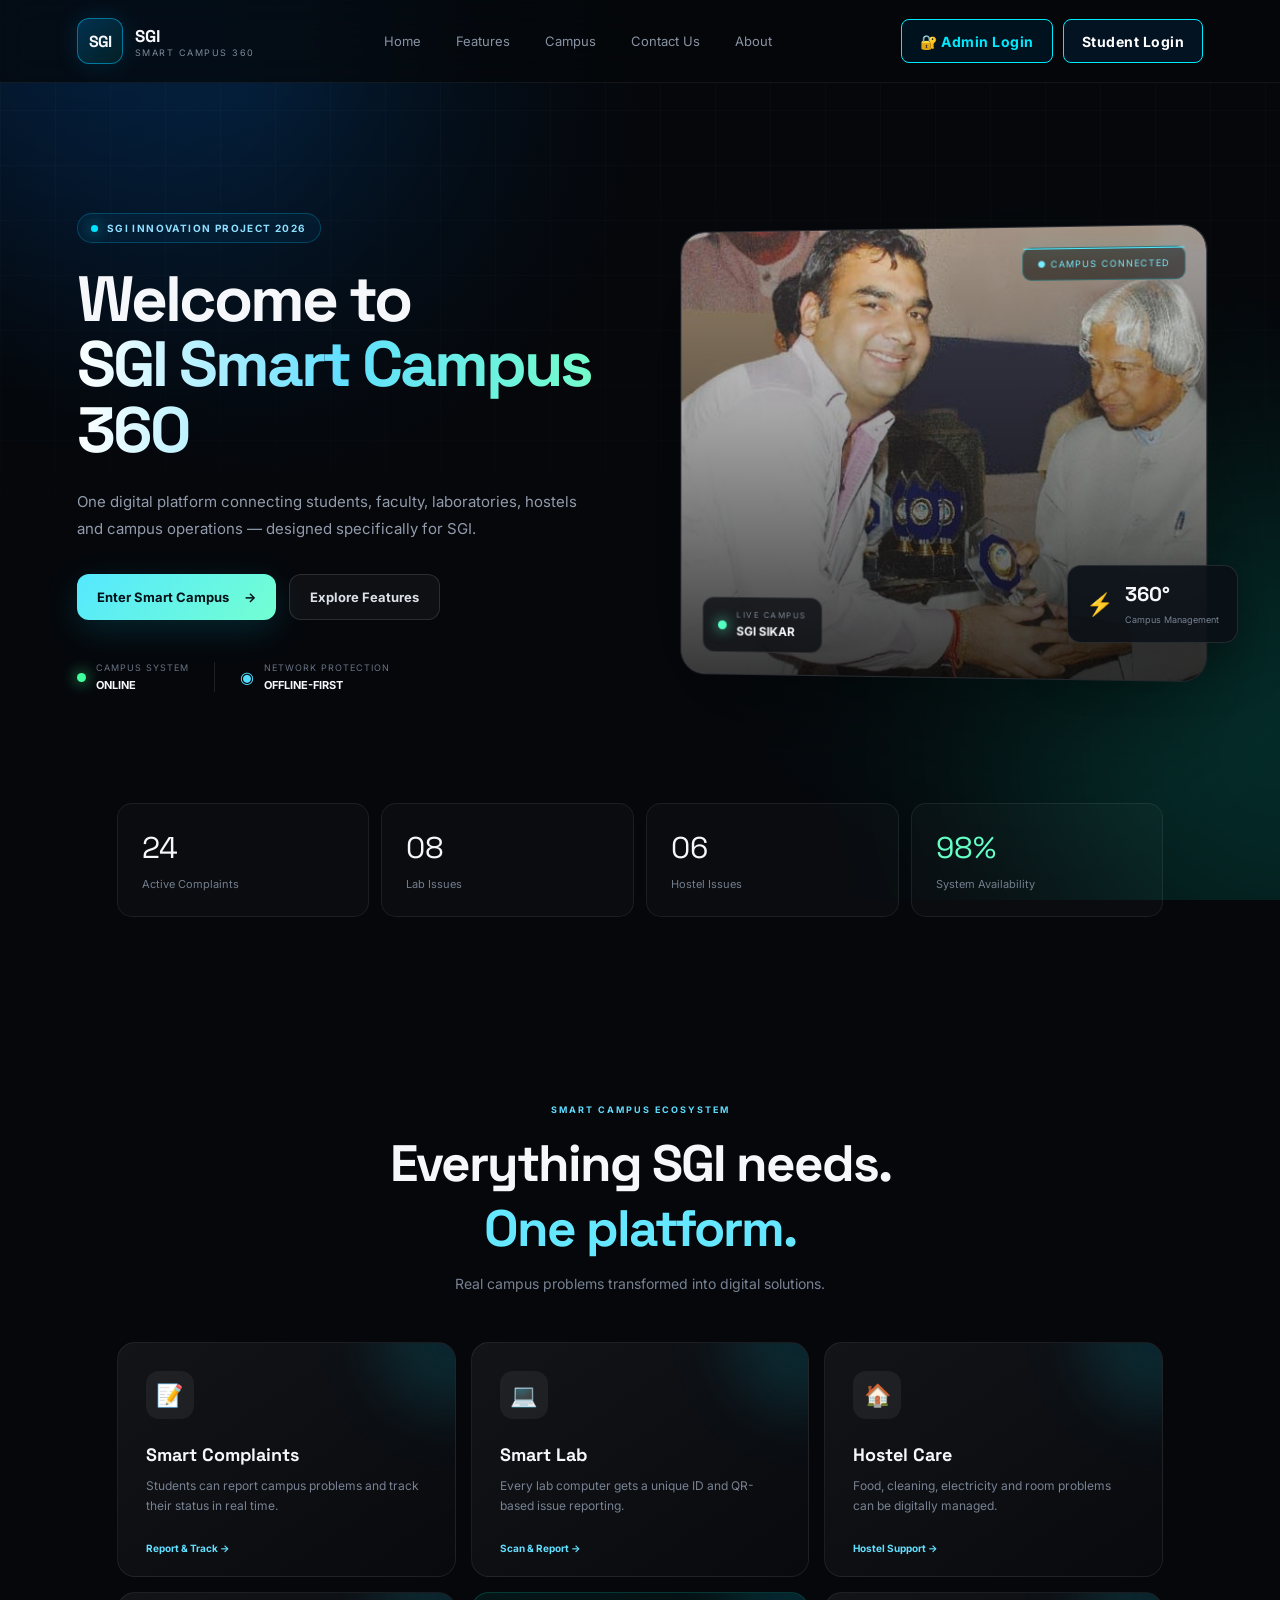
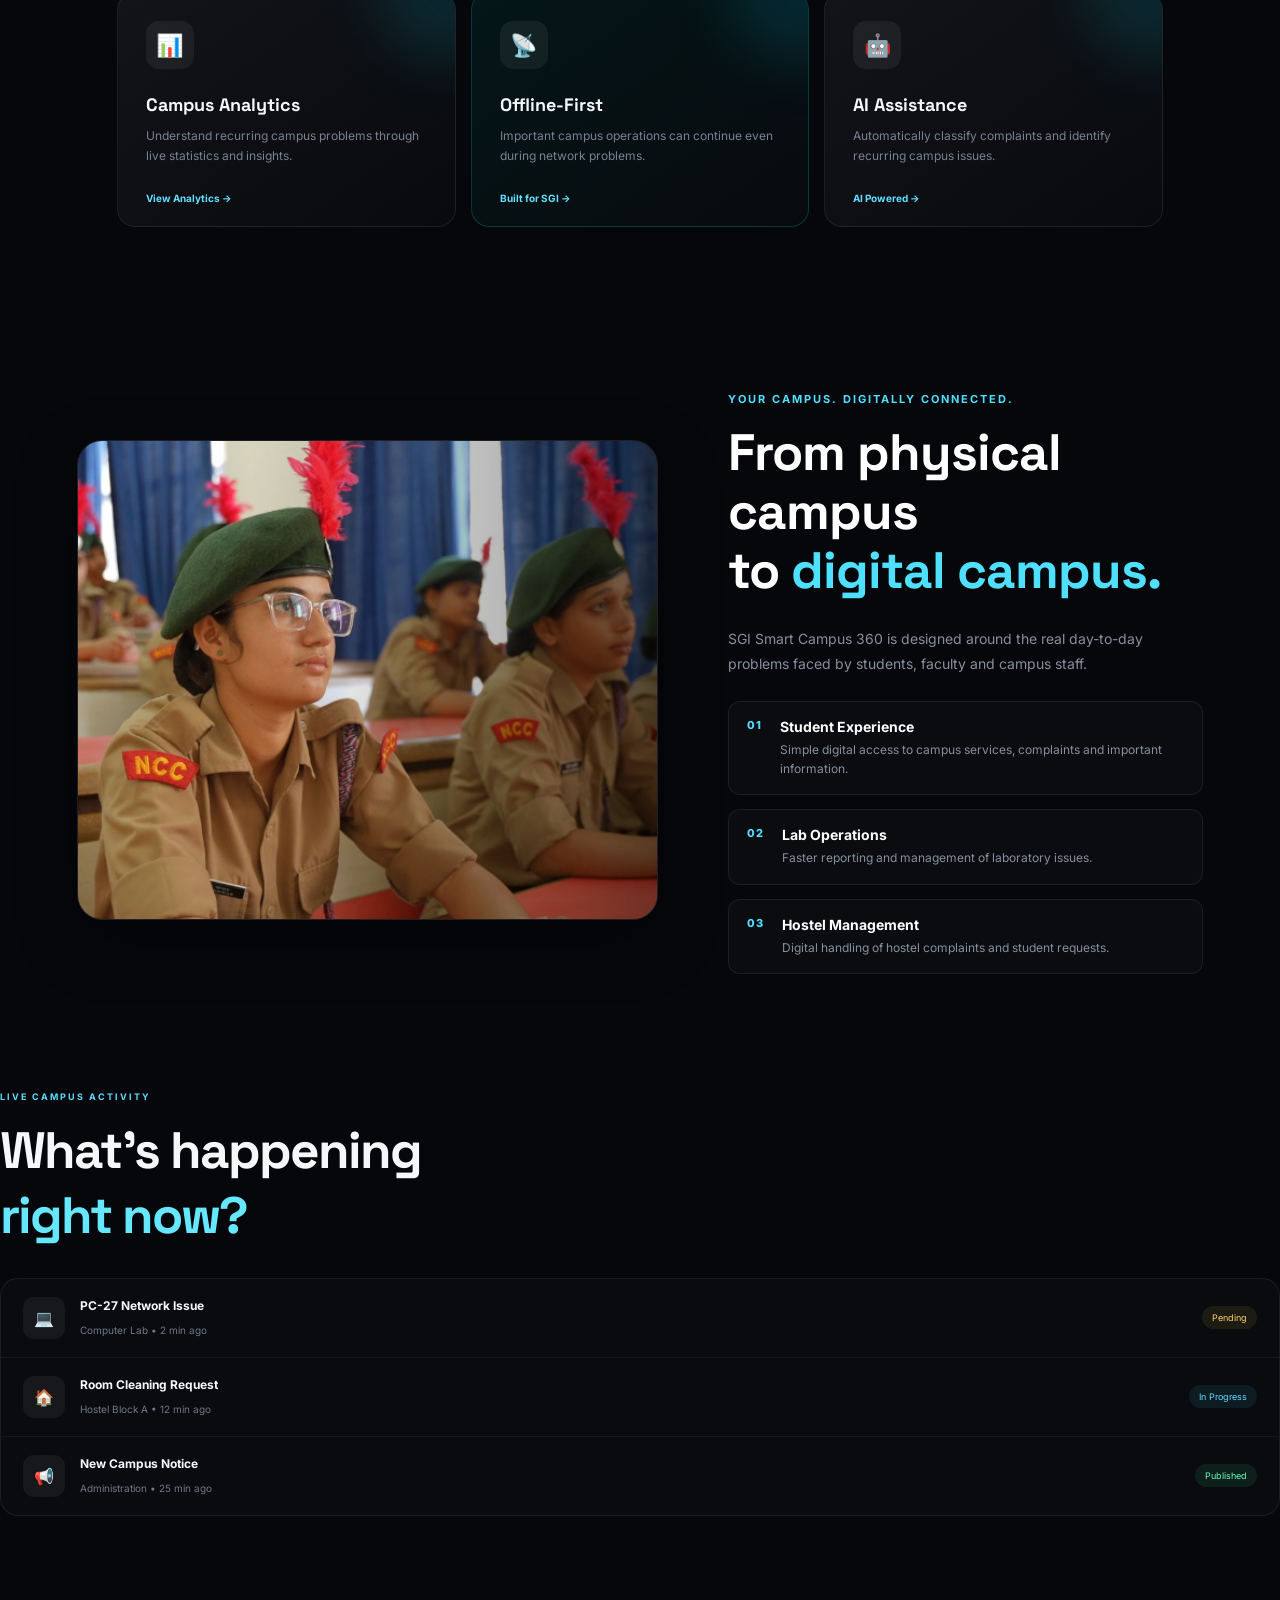
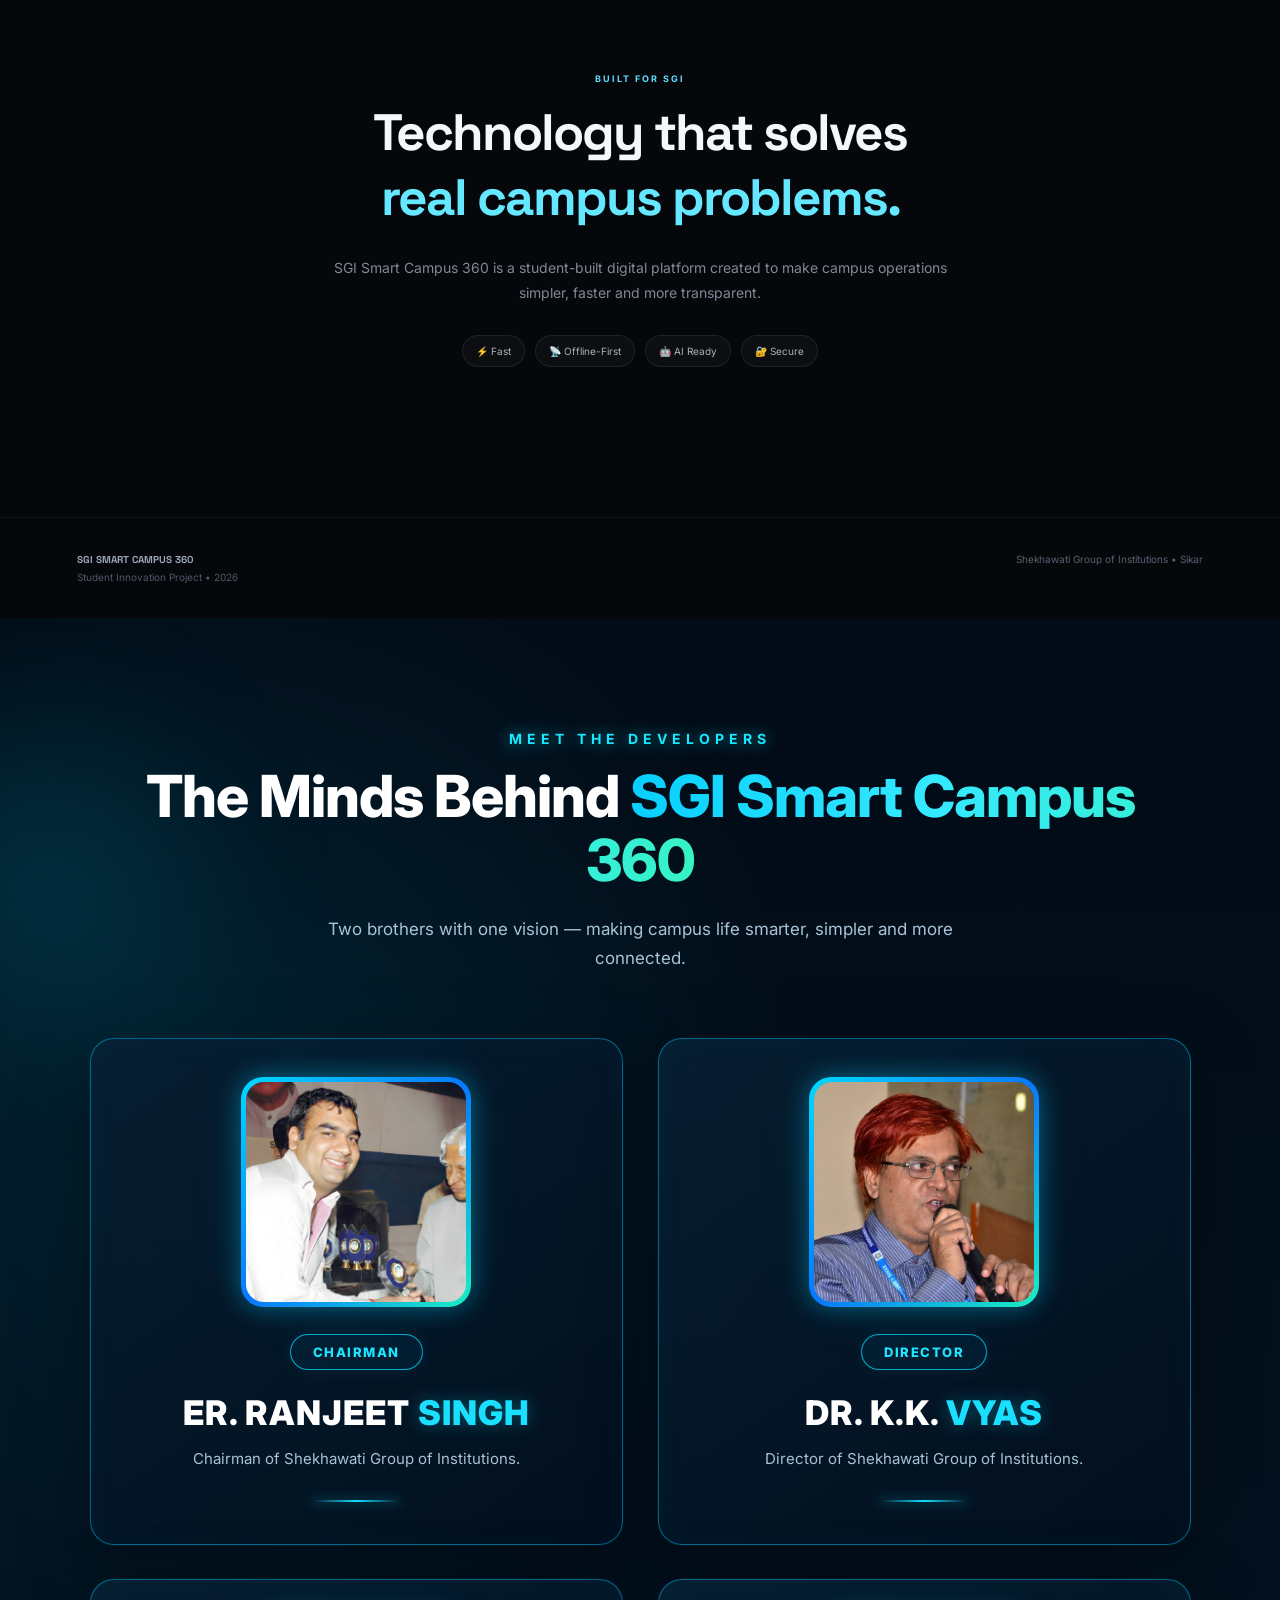
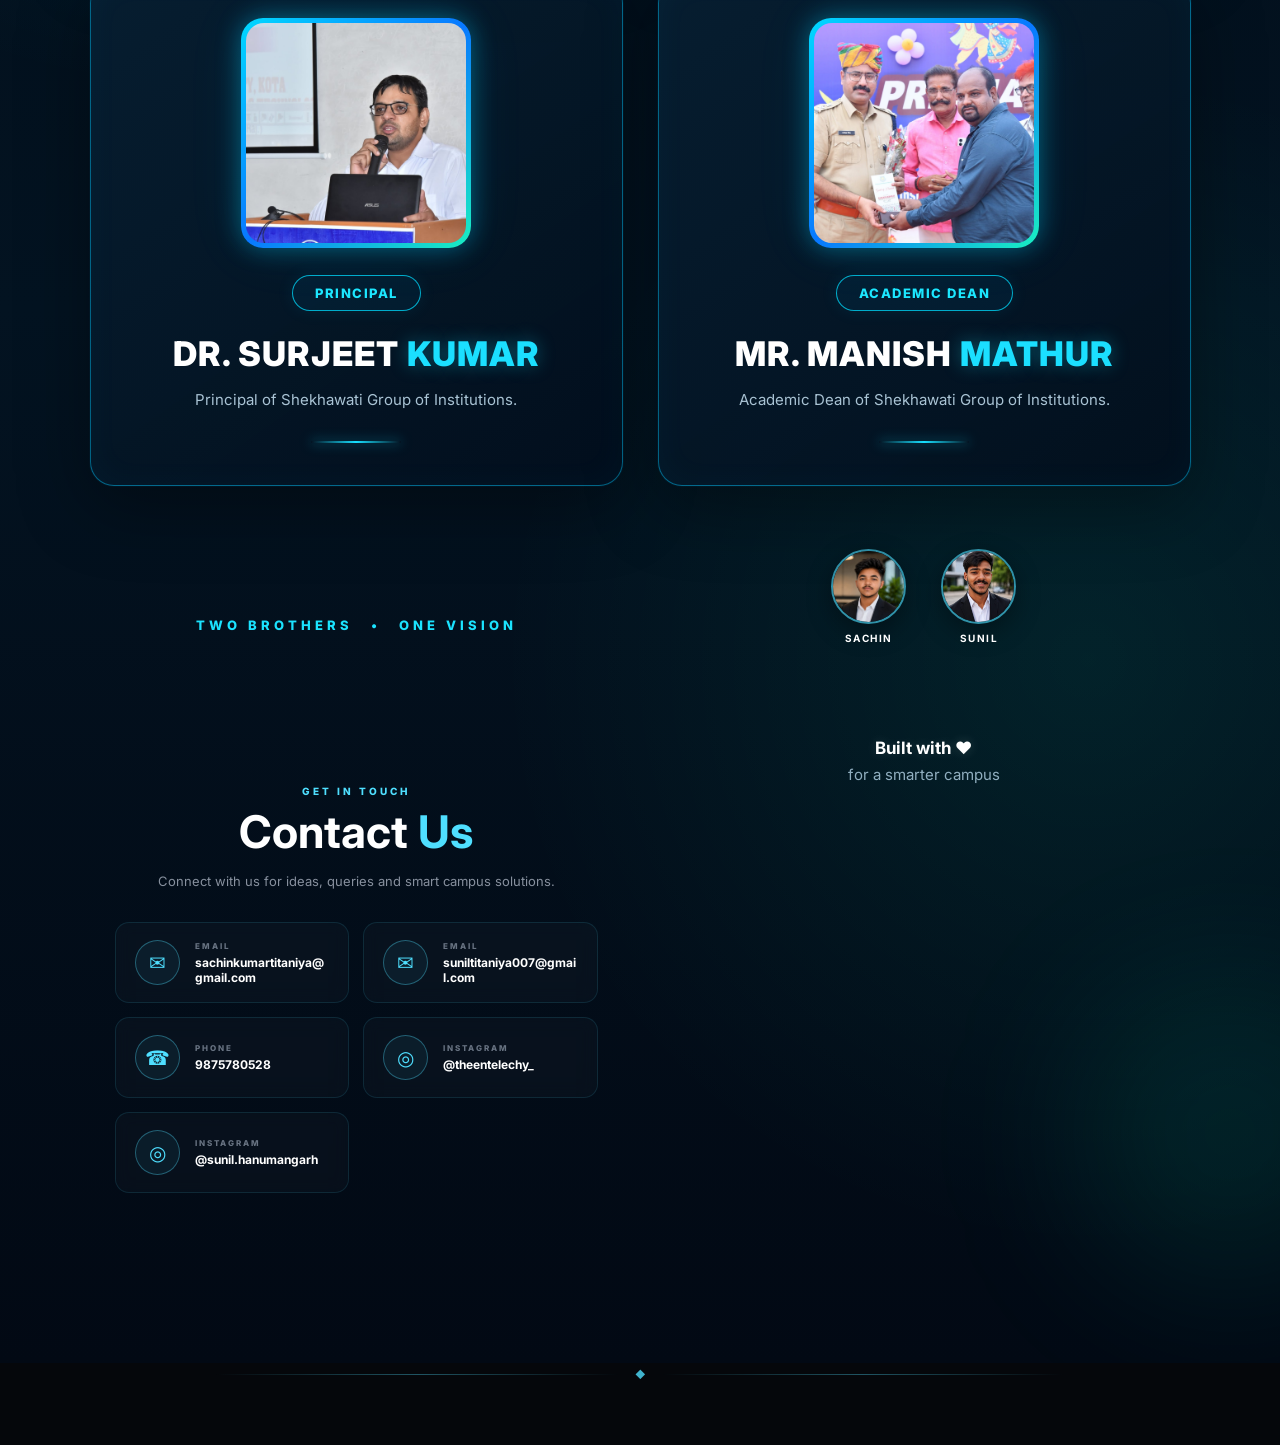
==== commit c63ed294: "Update index.html" ====
--- a/index.html
+++ b/index.html
@@ -1261,7 +1261,7 @@
 
     <div class="developer-image-box">
         <img
-            src="/assets/ranjit sir 2.jpg"
+            src="assets/ranjit sir 2.jpg"
             alt="Er. Ranjeet Singh"
         >
     </div>
@@ -1291,7 +1291,7 @@
 
     <div class="developer-image-box">
         <img
-            src="/assets/vyas sir.jpg"
+            src="assets/vyas sir.jpg"
             alt="Dr. K.K. Vyas"
         >
     </div>
@@ -1321,7 +1321,7 @@
 
     <div class="developer-image-box">
         <img
-            src="/assets/surjit sir.jpg"
+            src="assets/surjit sir.jpg"
             alt="Dr. Surjeet Kumar"
         >
     </div>
@@ -1351,7 +1351,7 @@
 
     <div class="developer-image-box">
         <img
-            src="/assets/manish mathur.jpg"
+            src="assets/manish mathur.jpg"
             alt="Mr. Manish Mathur"
         >
     </div>
@@ -1402,7 +1402,7 @@
     <div class="developer-mini-card">
 
         <img
-            src="/assets/sachin.jpg"
+            src="assets/sachin.jpg"
             alt="Sachin Titaniya"
         >
 
@@ -1414,7 +1414,7 @@
     <div class="developer-mini-card">
 
         <img
-            src="/assets/brother.jpg"
+            src="assets/brother.jpg"
             alt="Sunil Titaniya"
         >
 
@@ -1657,4 +1657,4 @@
 
 </body>
 
-</html>+</html>
